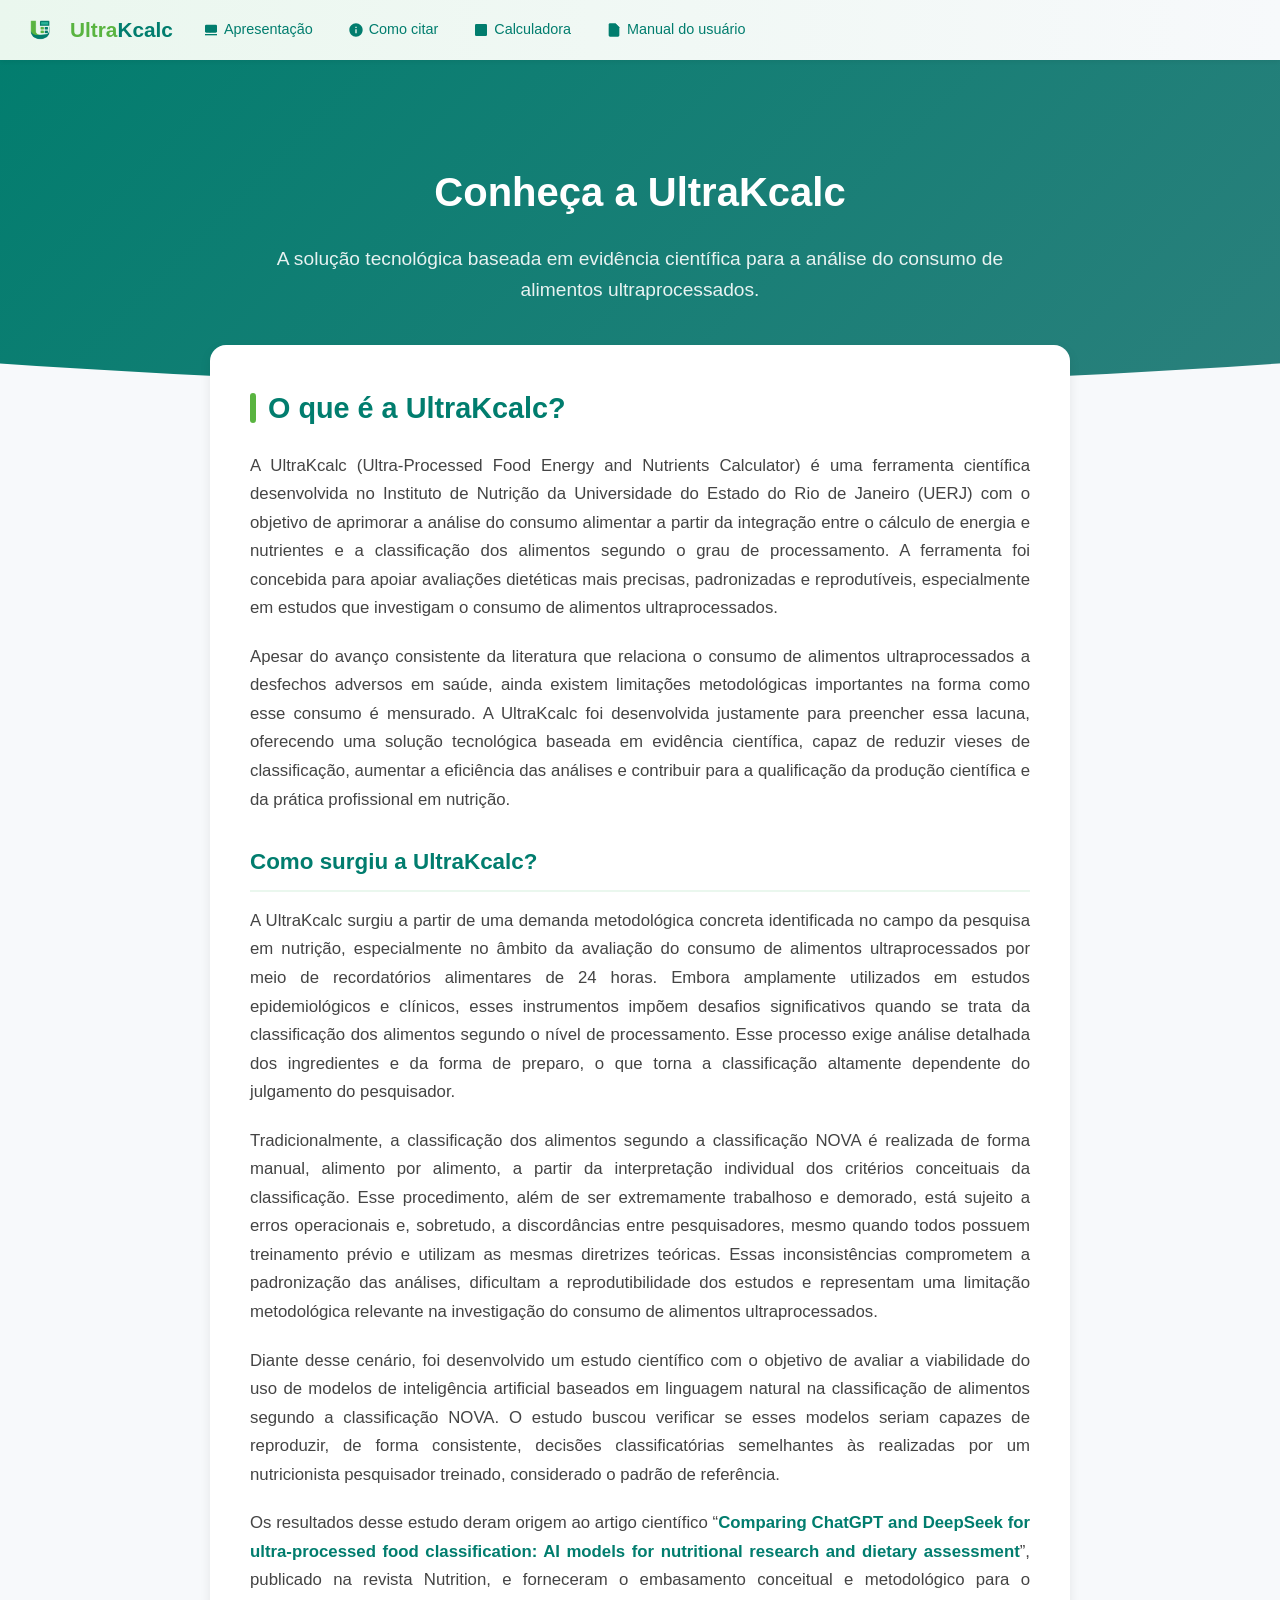
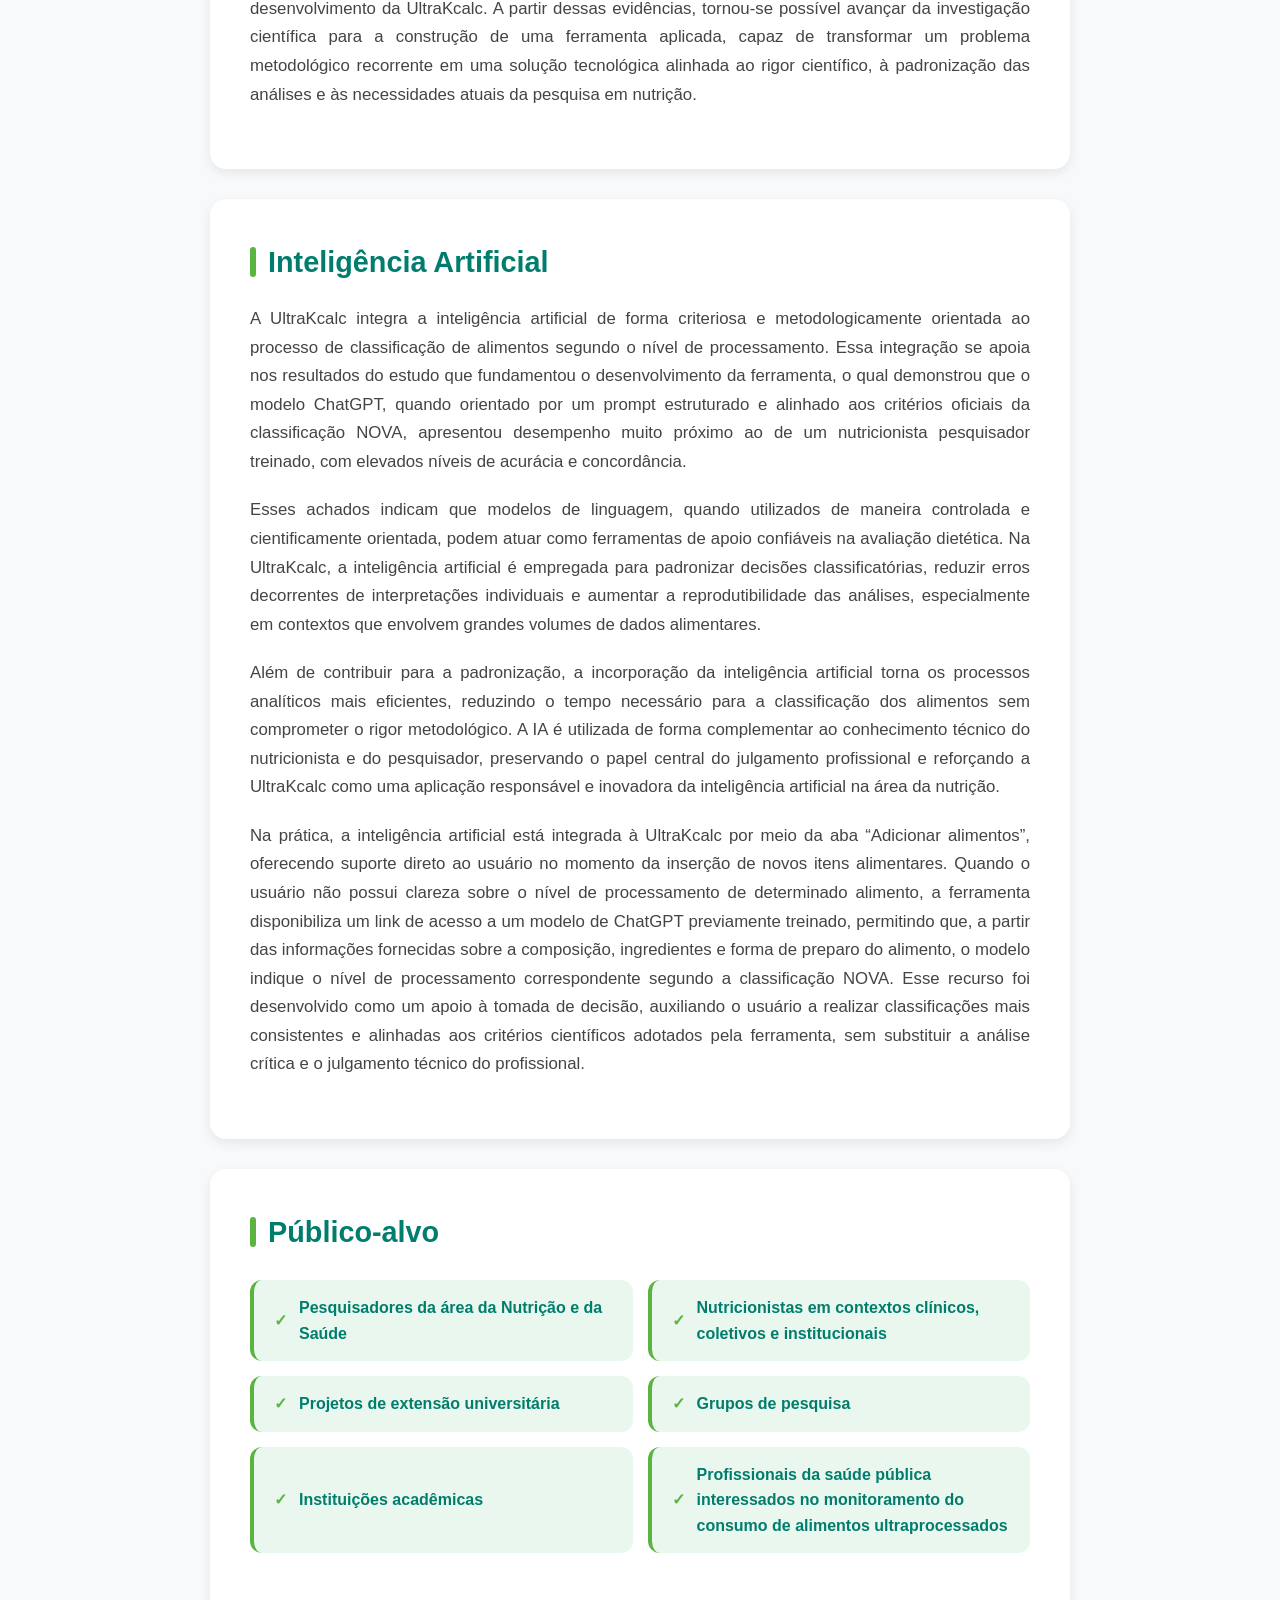
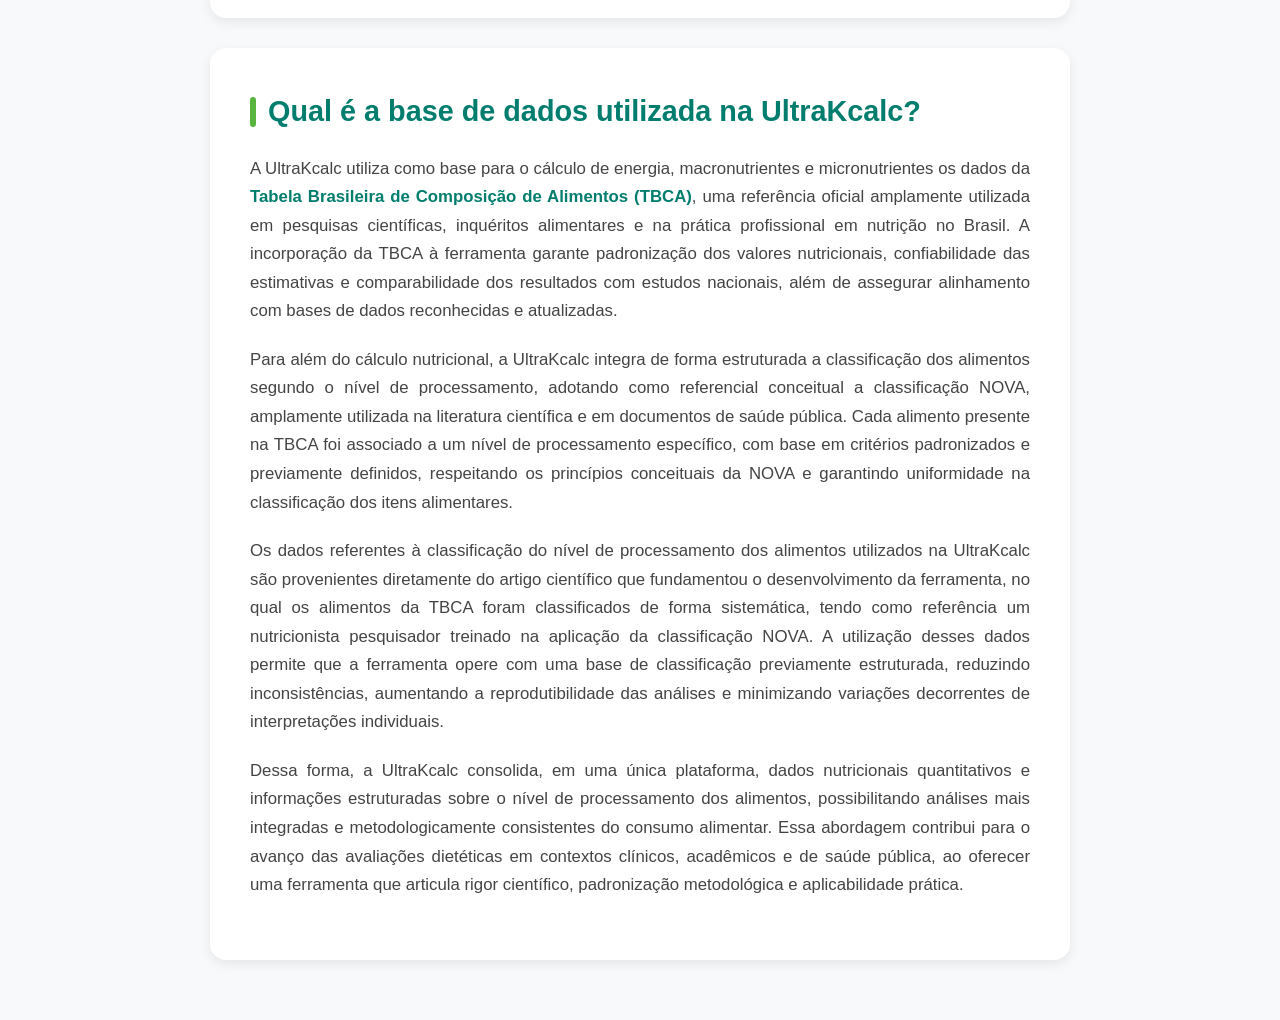
==== apresentacao.html @ 6a351f93 "Add files via upload" ====
<!DOCTYPE html>
<html lang="pt-BR">
<head>
  <meta charset="UTF-8">
  <meta name="viewport" content="width=device-width, initial-scale=1.0">
  <title>Apresentação – UltraKcalc</title>
  <link rel="icon" type="image/png" href="69df2eb4-bfdc-4633-b414-444ce7a7c3c5.png" sizes="512x512">
  <style>
    :root {
      --primary-color: #017d6e;
      --primary-light: #EAF7EE;
      --secondary-color: #59b440;
      --text-color: #333;
      --bg-color: #F7F9FB;
      --white: #ffffff;
      --shadow: 0 4px 12px rgba(0, 0, 0, 0.08);
      --transition: all 0.3s ease;
    }

    * {
      margin: 0;
      padding: 0;
      box-sizing: border-box;
    }

    body {
      font-family: 'Segoe UI', Roboto, Helvetica, Arial, sans-serif;
      background-color: var(--bg-color);
      color: var(--text-color);
      line-height: 1.6;
    }

    html {
      scroll-behavior: smooth;
    }

    /* Top navigation bar (Original Style) */
    .topbar {
      position: fixed;
      top: 0;
      left: 0;
      width: 100%;
      background: linear-gradient(90deg, var(--primary-light) 0%, var(--bg-color) 100%);
      color: var(--primary-color);
      padding: 10px 20px;
      display: flex;
      align-items: center;
      justify-content: flex-start;
      z-index: 999;
      box-shadow: 0 2px 4px rgba(0,0,0,0.05);
    }

    .logo-link {
      display: flex;
      align-items: center;
      text-decoration: none;
      color: inherit;
    }

    .logo-link img {
      width: 40px;
      height: 40px;
      margin-right: 10px;
    }

    .logo-link span {
      font-size: 1.3rem;
      font-weight: bold;
    }

    .top-nav {
      display: flex;
      gap: 15px;
      margin-left: 20px;
      flex-wrap: wrap;
    }

    .top-nav a {
      display: flex;
      align-items: center;
      color: var(--primary-color);
      text-decoration: none;
      font-size: 0.9rem;
      padding: 6px 10px;
      border-radius: 0.35rem;
      transition: background-color 0.2s ease, color 0.2s ease;
    }

    .top-nav a svg {
      width: 16px;
      height: 16px;
      margin-right: 5px;
      fill: currentColor;
    }

    .top-nav a:hover {
      background-color: var(--secondary-color);
      color: var(--white);
    }

    /* Hero Section (Banner de Impacto) */
    .hero {
      background: linear-gradient(135deg, var(--primary-color) 0%, #2A807C 100%);
      color: var(--white);
      padding: 160px 20px 80px;
      text-align: center;
      clip-path: ellipse(150% 100% at 50% 0%);
    }

    .hero h1 {
      font-size: 2.5rem;
      margin-bottom: 20px;
      font-weight: 800;
      animation: fadeInUp 0.8s ease-out;
    }

    .hero p {
      font-size: 1.2rem;
      max-width: 800px;
      margin: 0 auto;
      opacity: 0.9;
      animation: fadeInUp 1s ease-out;
    }

    /* Content Sections */
    .container {
      max-width: 900px;
      margin: -40px auto 60px;
      padding: 0 20px;
      position: relative;
      z-index: 10;
    }

    .card {
      background: var(--white);
      padding: 40px;
      border-radius: 16px;
      box-shadow: var(--shadow);
      margin-bottom: 30px;
      animation: fadeInUp 1.2s ease-out;
    }

    .card h2 {
      color: var(--primary-color);
      font-size: 1.8rem;
      margin-bottom: 20px;
      display: flex;
      align-items: center;
      gap: 12px;
    }

    .card h2::before {
      content: '';
      display: inline-block;
      width: 6px;
      height: 30px;
      background: var(--secondary-color);
      border-radius: 3px;
    }

    .card h3 {
      color: var(--primary-color);
      font-size: 1.4rem;
      margin: 30px 0 15px;
      padding-bottom: 10px;
      border-bottom: 2px solid var(--primary-light);
    }

    .card p {
      margin-bottom: 20px;
      text-align: justify;
      color: #444;
      font-size: 1.05rem;
      line-height: 1.7;
    }

    /* Público-alvo Modernizado */
    .target-audience-list {
      list-style: none;
      display: grid;
      grid-template-columns: repeat(auto-fit, minmax(280px, 1fr));
      gap: 15px;
      margin: 25px 0;
      padding: 0;
    }

    .target-audience-list li {
      background: var(--primary-light);
      padding: 15px 20px;
      border-radius: 12px;
      color: var(--primary-color);
      font-weight: 600;
      display: flex;
      align-items: center;
      gap: 12px;
      transition: var(--transition);
      border-left: 4px solid var(--secondary-color);
    }

    .target-audience-list li::before {
      content: '✓';
      font-weight: 900;
      color: var(--secondary-color);
    }

    .target-audience-list li:hover {
      transform: scale(1.03);
      background-color: #dcf2e3;
      box-shadow: 0 4px 10px rgba(0,0,0,0.05);
    }

    .card a {
      color: var(--primary-color);
      text-decoration: none;
      font-weight: 600;
      transition: var(--transition);
      border-bottom: 1px solid transparent;
    }

    .card a:hover {
      color: var(--secondary-color);
      border-bottom-color: var(--secondary-color);
    }

    /* Footer Navigation (Mobile friendly) */
    .mobile-nav {
      display: none;
      position: fixed;
      bottom: 0;
      left: 0;
      width: 100%;
      background: var(--white);
      box-shadow: 0 -2px 10px rgba(0,0,0,0.1);
      padding: 10px 0;
      justify-content: space-around;
      z-index: 1000;
    }

    .mobile-nav a {
      display: flex;
      flex-direction: column;
      align-items: center;
      text-decoration: none;
      color: #666;
      font-size: 0.7rem;
      gap: 4px;
    }

    .mobile-nav a.active {
      color: var(--primary-color);
    }

    .mobile-nav svg {
      width: 20px;
      height: 20px;
      fill: currentColor;
    }

    /* Animations */
    @keyframes fadeInUp {
      from {
        opacity: 0;
        transform: translateY(30px);
      }
      to {
        opacity: 1;
        transform: translateY(0);
      }
    }

    /* Responsive */
    @media (max-width: 768px) {
      .top-nav {
        display: none;
      }
      .mobile-nav {
        display: flex;
      }
      .hero {
        padding: 120px 20px 60px;
      }
      .hero h1 {
        font-size: 1.8rem;
      }
      .card {
        padding: 25px;
      }
      .card h2 {
        font-size: 1.5rem;
      }
      .container {
        margin-top: -30px;
        margin-bottom: 80px;
      }
      .target-audience-list {
        grid-template-columns: 1fr;
      }
    }
  </style>
</head>
<body>
  <!-- Top header (Original Restored) -->
  <header class="topbar">
    <a href="index.html" class="logo-link">
      <img src="new_logo.png" alt="UltraKcalc logo">
      <span><span style="color:#59b440;">Ultra</span><span style="color:#017d6e;">Kcalc</span></span>
    </a>
    <nav class="top-nav">
      <a href="apresentacao.html">
        <svg viewBox="0 0 24 24" aria-hidden="true">
          <rect x="3" y="4" width="18" height="12" rx="2" ry="2"></rect>
          <polygon points="10,8 16,12 10,16"></polygon>
          <rect x="3" y="18" width="18" height="2"></rect>
        </svg>
        Apresentação
      </a>
      <a href="citacao.html">
        <svg viewBox="0 0 24 24" aria-hidden="true">
          <path d="M12 2C6.48 2 2 6.48 2 12s4.48 10 10 10 10-4.48 10-10S17.52 2 12 2zm1 15h-2v-6h2v6zm0-8h-2V7h2v2z"></path>
        </svg>
        Como citar
      </a>
      <a href="calculadora.html">
        <svg viewBox="0 0 24 24" aria-hidden="true">
          <rect x="3" y="3" width="18" height="18" rx="2" ry="2"></rect>
          <rect x="6" y="6" width="3" height="3"></rect>
          <rect x="11" y="6" width="3" height="3"></rect>
          <rect x="16" y="6" width="3" height="3"></rect>
          <rect x="6" y="11" width="3" height="3"></rect>
          <rect x="11" y="11" width="3" height="3"></rect>
          <rect x="16" y="11" width="3" height="3"></rect>
          <rect x="6" y="16" width="3" height="3"></rect>
          <rect x="11" y="16" width="3" height="3"></rect>
          <rect x="16" y="16" width="3" height="3"></rect>
        </svg>
        Calculadora
      </a>
      <a href="https://drive.google.com/drive/folders/1x-SkAtpkdreA1mDAmxJscQdTvQw6Vept" target="_blank" rel="noopener noreferrer">
        <svg viewBox="0 0 24 24" aria-hidden="true">
          <path d="M14 2H6c-1.1 0-2 .9-2 2v16c0 1.1 .9 2 2 2h12c1.1 0 2-.9 2-2V8l-6-6z"></path>
          <polygon points="14,2 14,8 20,8"></polygon>
        </svg>
        Manual do usuário
      </a>
    </nav>
  </header>

  <!-- Hero Section (Banner de Impacto) -->
  <section class="hero">
    <h1>Conheça a UltraKcalc</h1>
    <p>A solução tecnológica baseada em evidência científica para a análise do consumo de alimentos ultraprocessados.</p>
  </section>

  <!-- Main Content (Original Text) -->
  <main class="container">
    <div class="card">
      <h2>O que é a UltraKcalc?</h2>
      <p>A UltraKcalc (Ultra‑Processed Food Energy and Nutrients Calculator) é uma ferramenta científica desenvolvida no Instituto de Nutrição da Universidade do Estado do Rio de Janeiro (UERJ) com o objetivo de aprimorar a análise do consumo alimentar a partir da integração entre o cálculo de energia e nutrientes e a classificação dos alimentos segundo o grau de processamento. A ferramenta foi concebida para apoiar avaliações dietéticas mais precisas, padronizadas e reprodutíveis, especialmente em estudos que investigam o consumo de alimentos ultraprocessados.</p>
      <p>Apesar do avanço consistente da literatura que relaciona o consumo de alimentos ultraprocessados a desfechos adversos em saúde, ainda existem limitações metodológicas importantes na forma como esse consumo é mensurado. A UltraKcalc foi desenvolvida justamente para preencher essa lacuna, oferecendo uma solução tecnológica baseada em evidência científica, capaz de reduzir vieses de classificação, aumentar a eficiência das análises e contribuir para a qualificação da produção científica e da prática profissional em nutrição.</p>
      
      <h3>Como surgiu a UltraKcalc?</h3>
      <p>A UltraKcalc surgiu a partir de uma demanda metodológica concreta identificada no campo da pesquisa em nutrição, especialmente no âmbito da avaliação do consumo de alimentos ultraprocessados por meio de recordatórios alimentares de 24 horas. Embora amplamente utilizados em estudos epidemiológicos e clínicos, esses instrumentos impõem desafios significativos quando se trata da classificação dos alimentos segundo o nível de processamento. Esse processo exige análise detalhada dos ingredientes e da forma de preparo, o que torna a classificação altamente dependente do julgamento do pesquisador.</p>
      <p>Tradicionalmente, a classificação dos alimentos segundo a classificação NOVA é realizada de forma manual, alimento por alimento, a partir da interpretação individual dos critérios conceituais da classificação. Esse procedimento, além de ser extremamente trabalhoso e demorado, está sujeito a erros operacionais e, sobretudo, a discordâncias entre pesquisadores, mesmo quando todos possuem treinamento prévio e utilizam as mesmas diretrizes teóricas. Essas inconsistências comprometem a padronização das análises, dificultam a reprodutibilidade dos estudos e representam uma limitação metodológica relevante na investigação do consumo de alimentos ultraprocessados.</p>
      <p>Diante desse cenário, foi desenvolvido um estudo científico com o objetivo de avaliar a viabilidade do uso de modelos de inteligência artificial baseados em linguagem natural na classificação de alimentos segundo a classificação NOVA. O estudo buscou verificar se esses modelos seriam capazes de reproduzir, de forma consistente, decisões classificatórias semelhantes às realizadas por um nutricionista pesquisador treinado, considerado o padrão de referência.</p>
      <p>Os resultados desse estudo deram origem ao artigo científico “<a href="https://www.sciencedirect.com/science/article/abs/pii/S0899900725003831?via%3Dihub" target="_blank" rel="noopener noreferrer">Comparing ChatGPT and DeepSeek for ultra-processed food classification: AI models for nutritional research and dietary assessment</a>”, publicado na revista Nutrition, e forneceram o embasamento conceitual e metodológico para o desenvolvimento da UltraKcalc. A partir dessas evidências, tornou‑se possível avançar da investigação científica para a construção de uma ferramenta aplicada, capaz de transformar um problema metodológico recorrente em uma solução tecnológica alinhada ao rigor científico, à padronização das análises e às necessidades atuais da pesquisa em nutrição.</p>
    </div>

    <div class="card">
      <h2>Inteligência Artificial</h2>
      <p>A UltraKcalc integra a inteligência artificial de forma criteriosa e metodologicamente orientada ao processo de classificação de alimentos segundo o nível de processamento. Essa integração se apoia nos resultados do estudo que fundamentou o desenvolvimento da ferramenta, o qual demonstrou que o modelo ChatGPT, quando orientado por um prompt estruturado e alinhado aos critérios oficiais da classificação NOVA, apresentou desempenho muito próximo ao de um nutricionista pesquisador treinado, com elevados níveis de acurácia e concordância.</p>
      <p>Esses achados indicam que modelos de linguagem, quando utilizados de maneira controlada e cientificamente orientada, podem atuar como ferramentas de apoio confiáveis na avaliação dietética. Na UltraKcalc, a inteligência artificial é empregada para padronizar decisões classificatórias, reduzir erros decorrentes de interpretações individuais e aumentar a reprodutibilidade das análises, especialmente em contextos que envolvem grandes volumes de dados alimentares.</p>
      <p>Além de contribuir para a padronização, a incorporação da inteligência artificial torna os processos analíticos mais eficientes, reduzindo o tempo necessário para a classificação dos alimentos sem comprometer o rigor metodológico. A IA é utilizada de forma complementar ao conhecimento técnico do nutricionista e do pesquisador, preservando o papel central do julgamento profissional e reforçando a UltraKcalc como uma aplicação responsável e inovadora da inteligência artificial na área da nutrição.</p>
      <p>Na prática, a inteligência artificial está integrada à UltraKcalc por meio da aba “Adicionar alimentos”, oferecendo suporte direto ao usuário no momento da inserção de novos itens alimentares. Quando o usuário não possui clareza sobre o nível de processamento de determinado alimento, a ferramenta disponibiliza um link de acesso a um modelo de ChatGPT previamente treinado, permitindo que, a partir das informações fornecidas sobre a composição, ingredientes e forma de preparo do alimento, o modelo indique o nível de processamento correspondente segundo a classificação NOVA. Esse recurso foi desenvolvido como um apoio à tomada de decisão, auxiliando o usuário a realizar classificações mais consistentes e alinhadas aos critérios científicos adotados pela ferramenta, sem substituir a análise crítica e o julgamento técnico do profissional.</p>
    </div>

    <div class="card">
      <h2>Público-alvo</h2>
      <ul class="target-audience-list">
        <li>Pesquisadores da área da Nutrição e da Saúde</li>
        <li>Nutricionistas em contextos clínicos, coletivos e institucionais</li>
        <li>Projetos de extensão universitária</li>
        <li>Grupos de pesquisa</li>
        <li>Instituições acadêmicas</li>
        <li>Profissionais da saúde pública interessados no monitoramento do consumo de alimentos ultraprocessados</li>
      </ul>
    </div>

    <div class="card">
      <h2>Qual é a base de dados utilizada na UltraKcalc?</h2>
      <p>A UltraKcalc utiliza como base para o cálculo de energia, macronutrientes e micronutrientes os dados da <a href="https://www.tbca.net.br/" target="_blank" rel="noopener noreferrer">Tabela Brasileira de Composição de Alimentos (TBCA)</a>, uma referência oficial amplamente utilizada em pesquisas científicas, inquéritos alimentares e na prática profissional em nutrição no Brasil. A incorporação da TBCA à ferramenta garante padronização dos valores nutricionais, confiabilidade das estimativas e comparabilidade dos resultados com estudos nacionais, além de assegurar alinhamento com bases de dados reconhecidas e atualizadas.</p>
      <p>Para além do cálculo nutricional, a UltraKcalc integra de forma estruturada a classificação dos alimentos segundo o nível de processamento, adotando como referencial conceitual a classificação NOVA, amplamente utilizada na literatura científica e em documentos de saúde pública. Cada alimento presente na TBCA foi associado a um nível de processamento específico, com base em critérios padronizados e previamente definidos, respeitando os princípios conceituais da NOVA e garantindo uniformidade na classificação dos itens alimentares.</p>
      <p>Os dados referentes à classificação do nível de processamento dos alimentos utilizados na UltraKcalc são provenientes diretamente do artigo científico que fundamentou o desenvolvimento da ferramenta, no qual os alimentos da TBCA foram classificados de forma sistemática, tendo como referência um nutricionista pesquisador treinado na aplicação da classificação NOVA. A utilização desses dados permite que a ferramenta opere com uma base de classificação previamente estruturada, reduzindo inconsistências, aumentando a reprodutibilidade das análises e minimizando variações decorrentes de interpretações individuais.</p>
      <p>Dessa forma, a UltraKcalc consolida, em uma única plataforma, dados nutricionais quantitativos e informações estruturadas sobre o nível de processamento dos alimentos, possibilitando análises mais integradas e metodologicamente consistentes do consumo alimentar. Essa abordagem contribui para o avanço das avaliações dietéticas em contextos clínicos, acadêmicos e de saúde pública, ao oferecer uma ferramenta que articula rigor científico, padronização metodológica e aplicabilidade prática.</p>
    </div>
  </main>

  <!-- Mobile Bottom Nav -->
  <nav class="mobile-nav">
    <a href="index.html">
      <svg viewBox="0 0 24 24"><path d="M10 20v-6h4v6h5v-8h3L12 3 2 12h3v8z"></path></svg>
      Início
    </a>
    <a href="apresentacao.html" class="active">
      <svg viewBox="0 0 24 24"><rect x="3" y="4" width="18" height="12" rx="2" ry="2"></rect><polygon points="10,8 16,12 10,16"></polygon><rect x="3" y="18" width="18" height="2"></rect></svg>
      Sobre
    </a>
    <a href="calculadora.html">
      <svg viewBox="0 0 24 24"><rect x="3" y="3" width="18" height="18" rx="2" ry="2"></rect><path d="M6 6h3v3H6zm5 0h3v3h-3zm5 0h3v3h-3zM6 11h3v3H6zm5 0h3v3h-3zm5 0h3v3h-3zM6 16h3v3H6zm5 0h3v3h-3zm5 0h3v3h-3z"/></svg>
      Calc
    </a>
    <a href="citacao.html">
      <svg viewBox="0 0 24 24"><path d="M12 2C6.48 2 2 6.48 2 12s4.48 10 10 10 10-4.48 10-10S17.52 2 12 2zm1 15h-2v-6h2v6zm0-8h-2V7h2v2z"></path></svg>
      Citar
    </a>
  </nav>
</body>
</html>
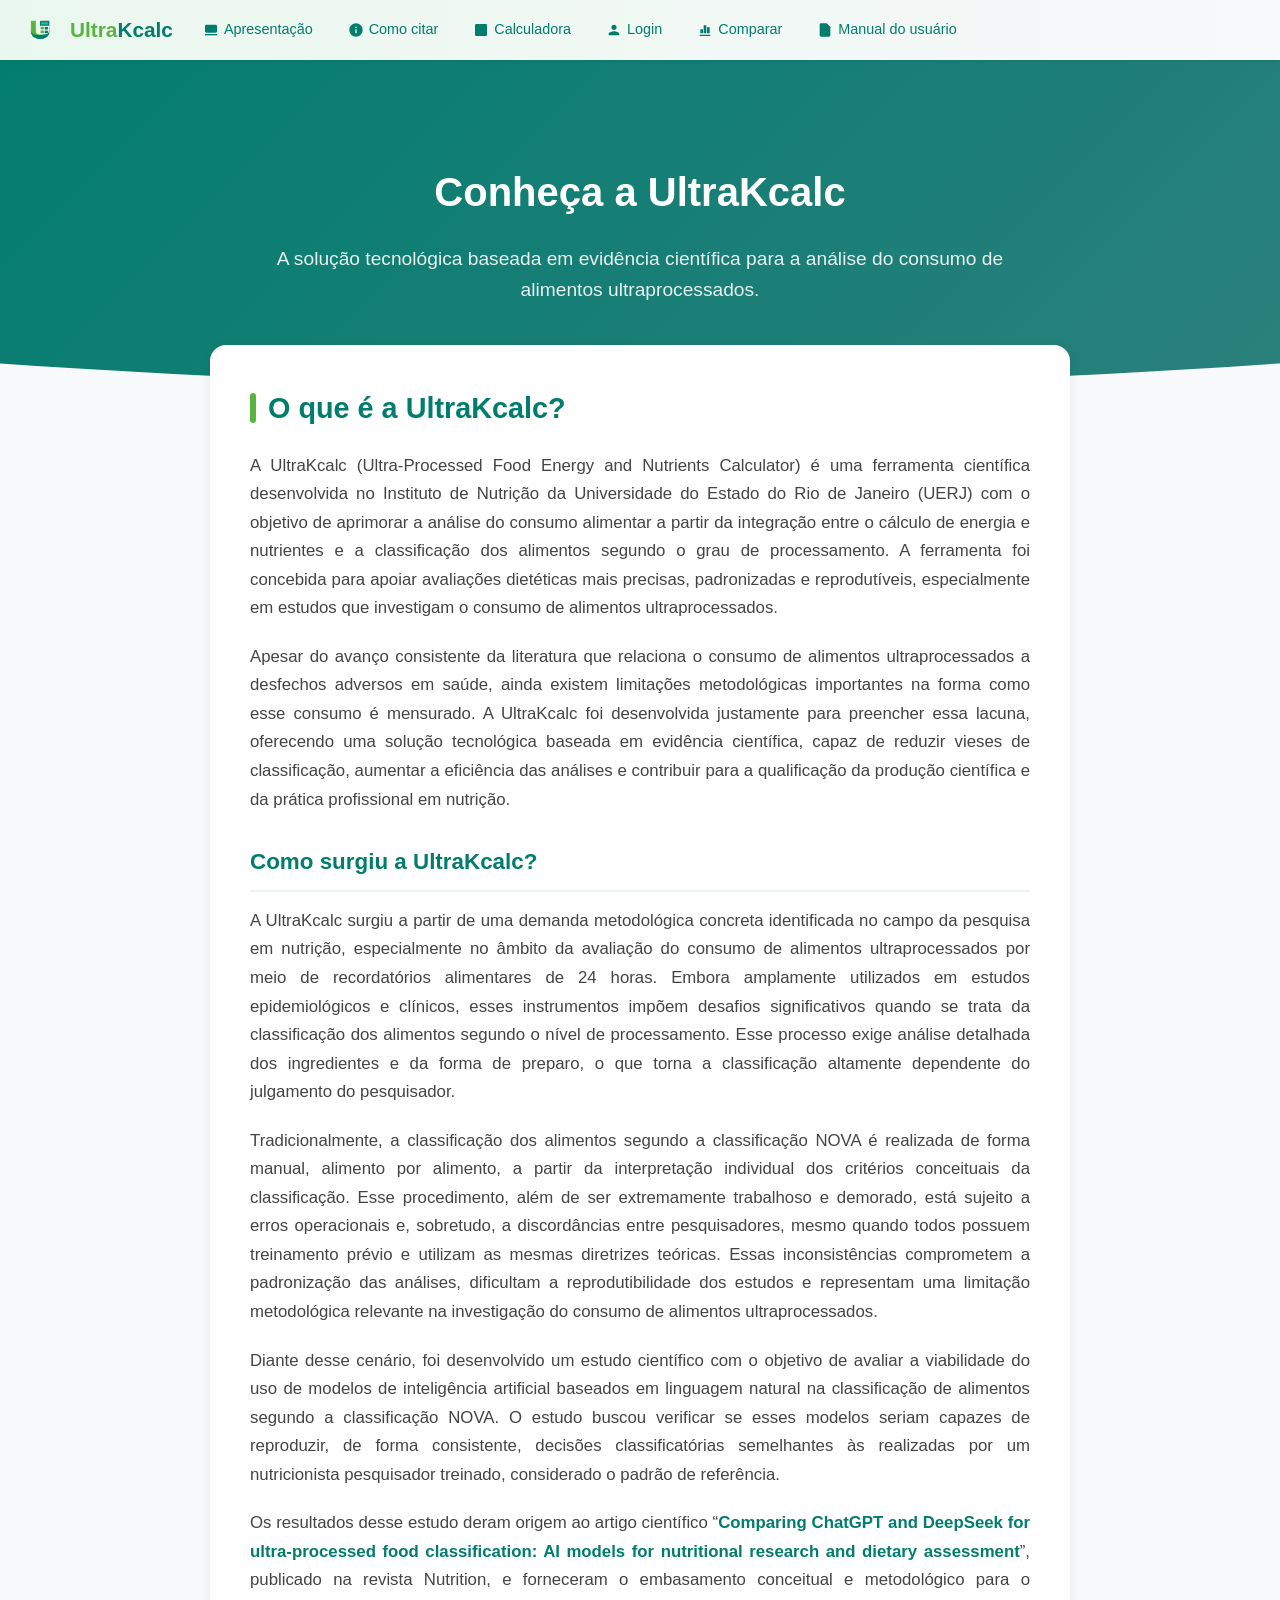
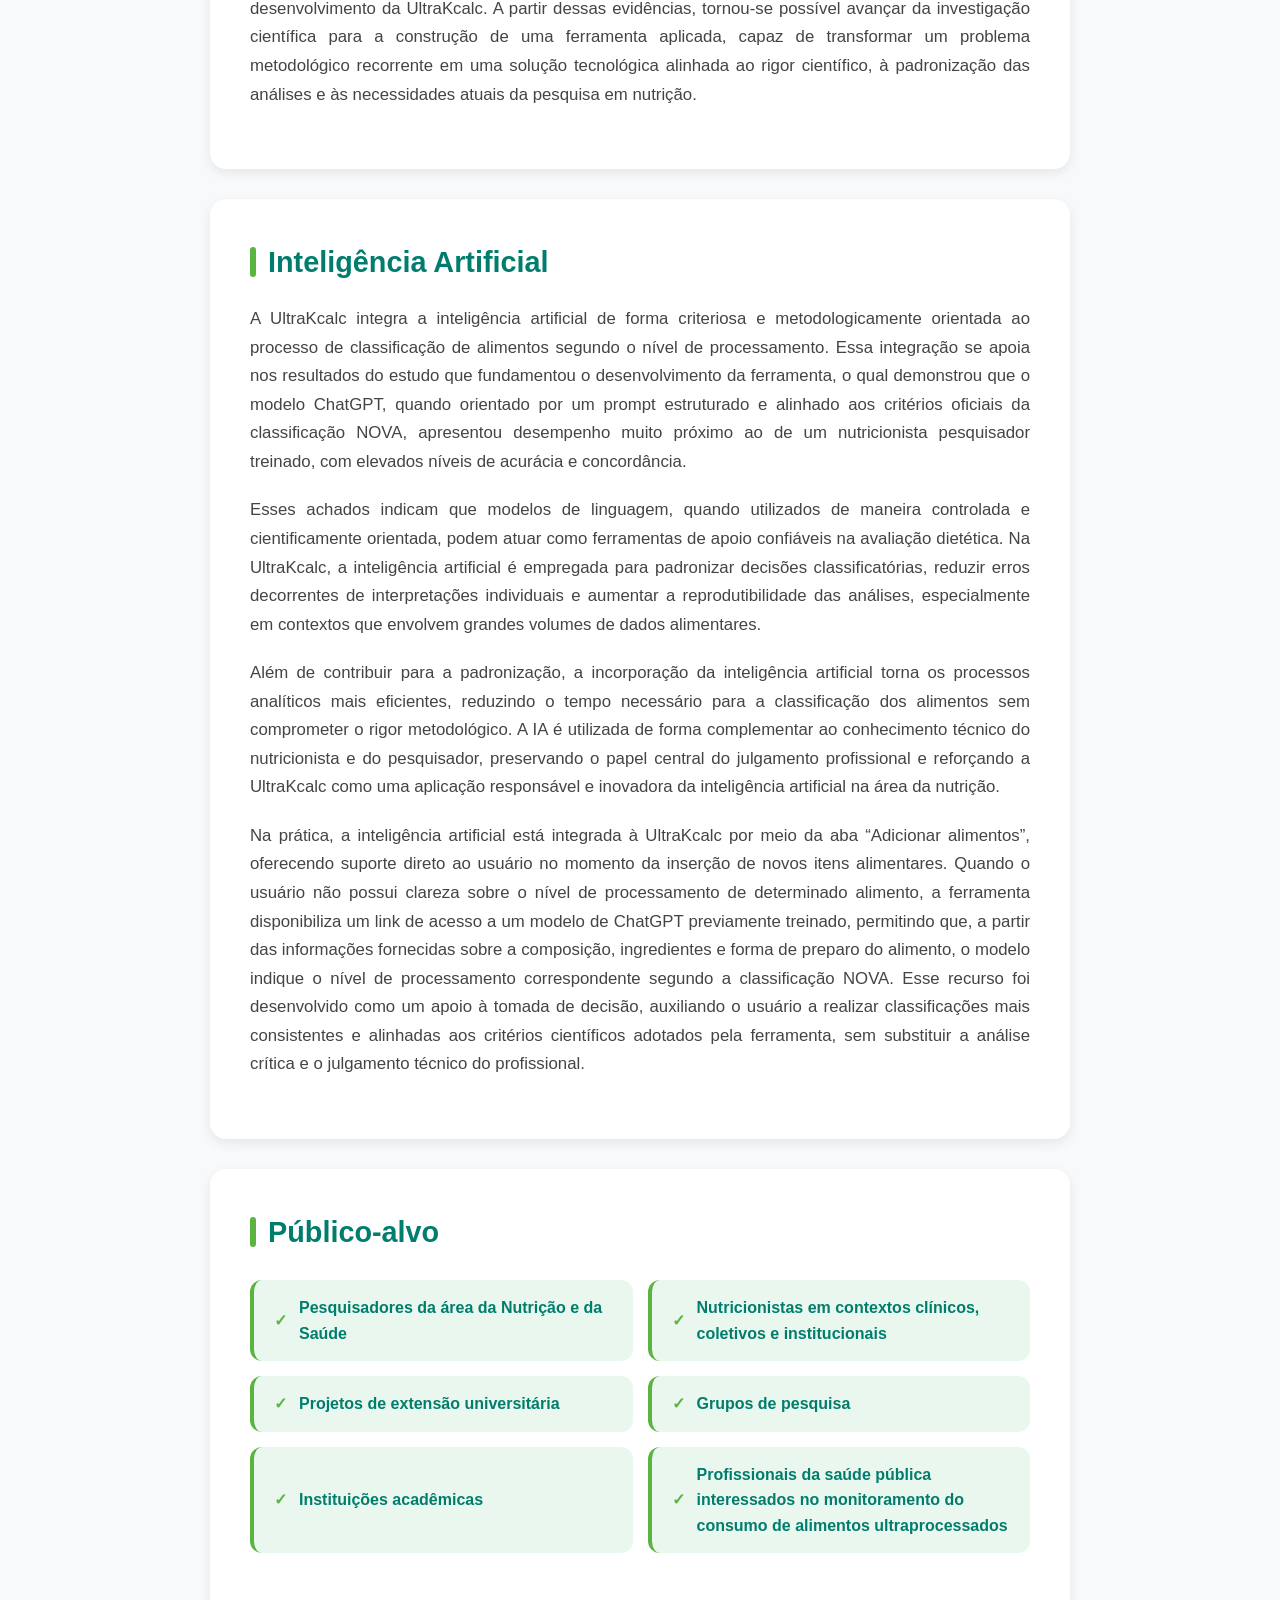
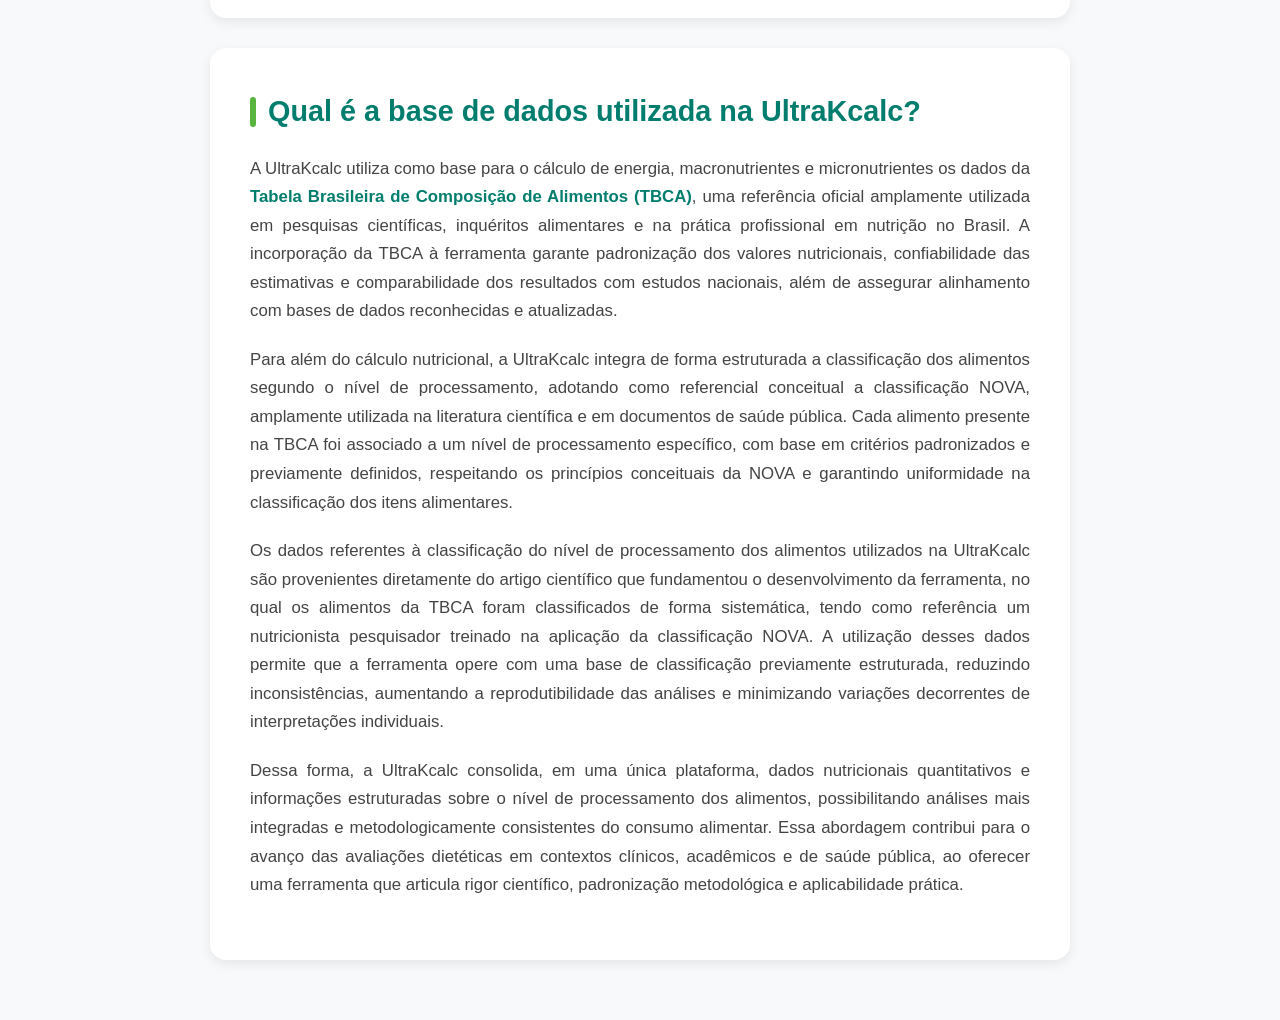
==== commit 6262481a: "Add files via upload" ====
--- a/apresentacao.html
+++ b/apresentacao.html
@@ -335,6 +335,18 @@
         </svg>
         Calculadora
       </a>
+      <a href="conta.html">
+        <svg viewBox="0 0 24 24" aria-hidden="true">
+          <path d="M12 12c2.21 0 4-1.79 4-4s-1.79-4-4-4-4 1.79-4 4 1.79 4 4 4zm0 2c-2.67 0-8 1.34-8 4v2h16v-2c0-2.66-5.33-4-8-4z"></path>
+        </svg>
+        Login
+      </a>
+      <a href="comparar.html">
+        <svg viewBox="0 0 24 24" aria-hidden="true">
+          <path d="M4 19h16v2H4v-2zm1-8h4v6H5v-6zm5-6h4v12h-4V5zm5 3h4v9h-4V8z"></path>
+        </svg>
+        Comparar
+      </a>
       <a href="https://drive.google.com/drive/folders/1x-SkAtpkdreA1mDAmxJscQdTvQw6Vept" target="_blank" rel="noopener noreferrer">
         <svg viewBox="0 0 24 24" aria-hidden="true">
           <path d="M14 2H6c-1.1 0-2 .9-2 2v16c0 1.1 .9 2 2 2h12c1.1 0 2-.9 2-2V8l-6-6z"></path>
@@ -412,6 +424,10 @@
       <svg viewBox="0 0 24 24"><path d="M12 2C6.48 2 2 6.48 2 12s4.48 10 10 10 10-4.48 10-10S17.52 2 12 2zm1 15h-2v-6h2v6zm0-8h-2V7h2v2z"></path></svg>
       Citar
     </a>
+    <a href="conta.html">
+      <svg viewBox="0 0 24 24"><path d="M12 12c2.21 0 4-1.79 4-4s-1.79-4-4-4-4 1.79-4 4 1.79 4 4 4zm0 2c-2.67 0-8 1.34-8 4v2h16v-2c0-2.66-5.33-4-8-4z"></path></svg>
+      Login
+    </a>
   </nav>
 </body>
 </html>
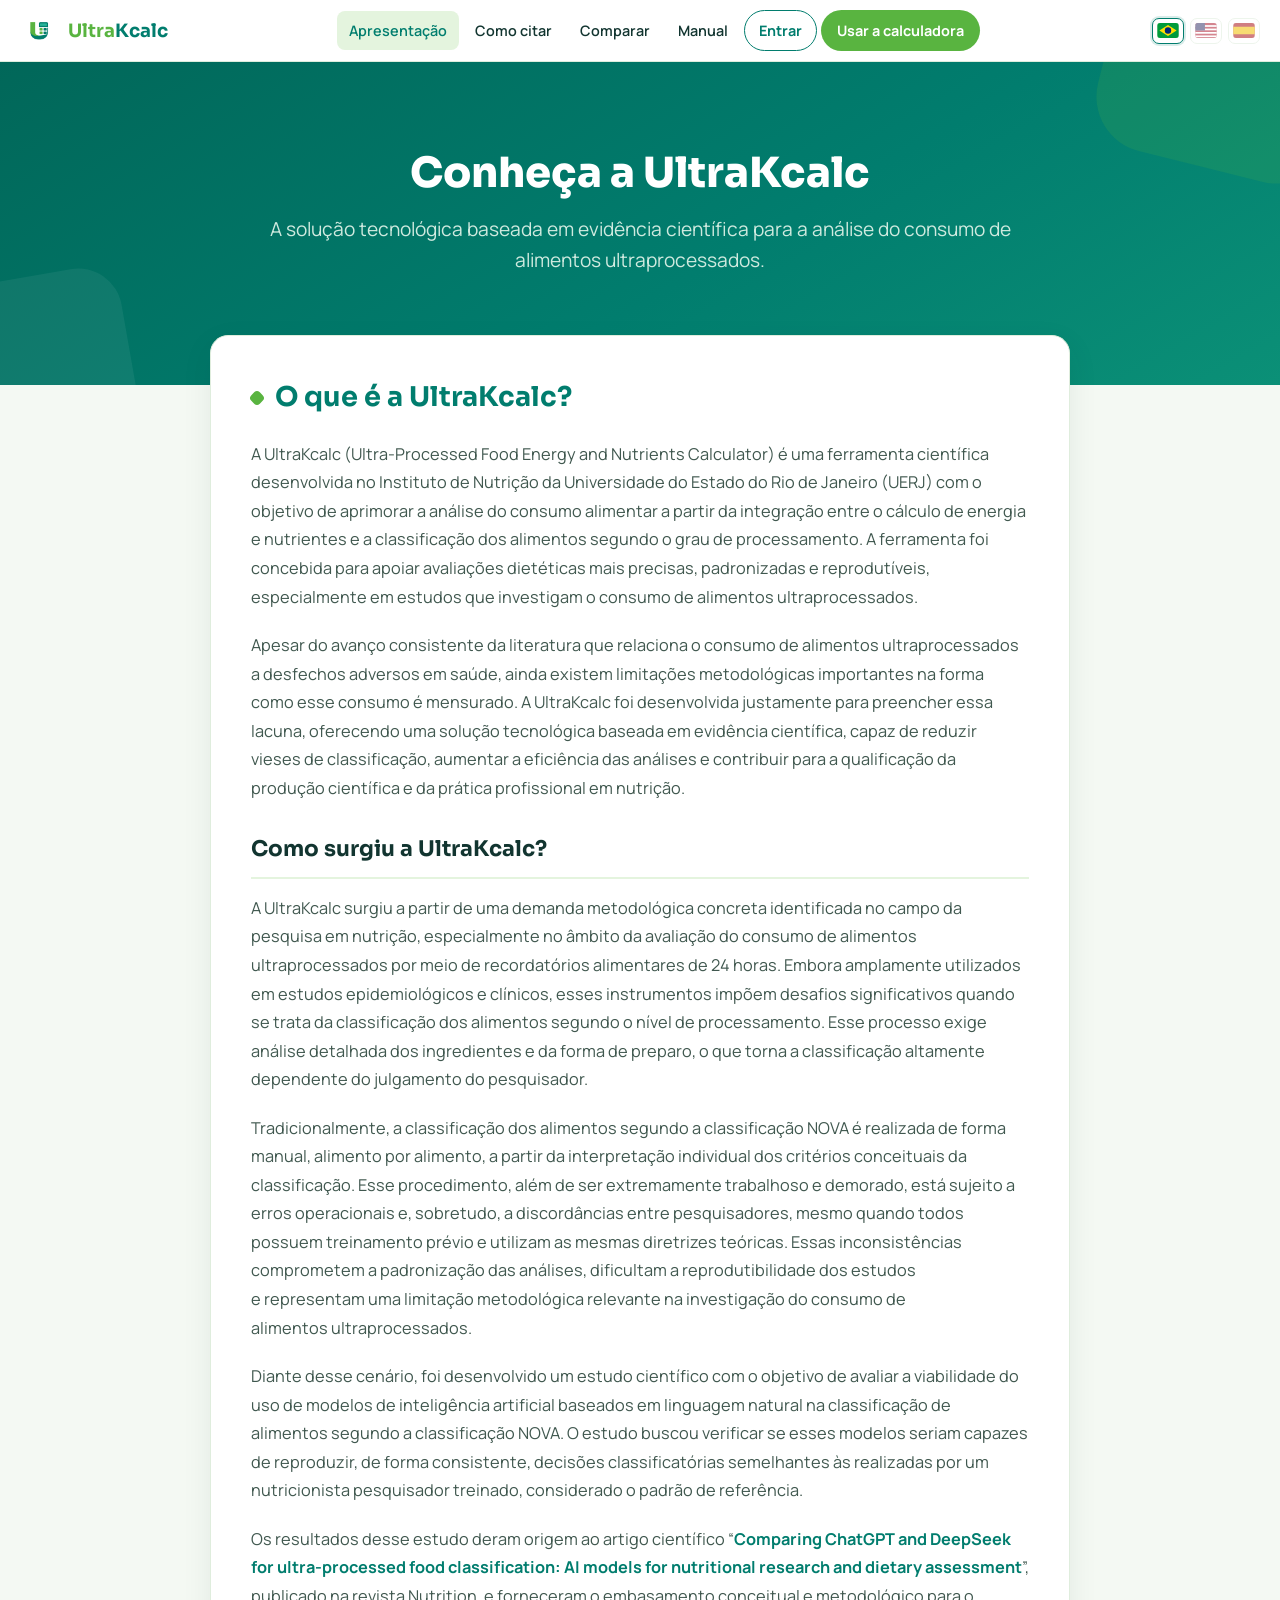
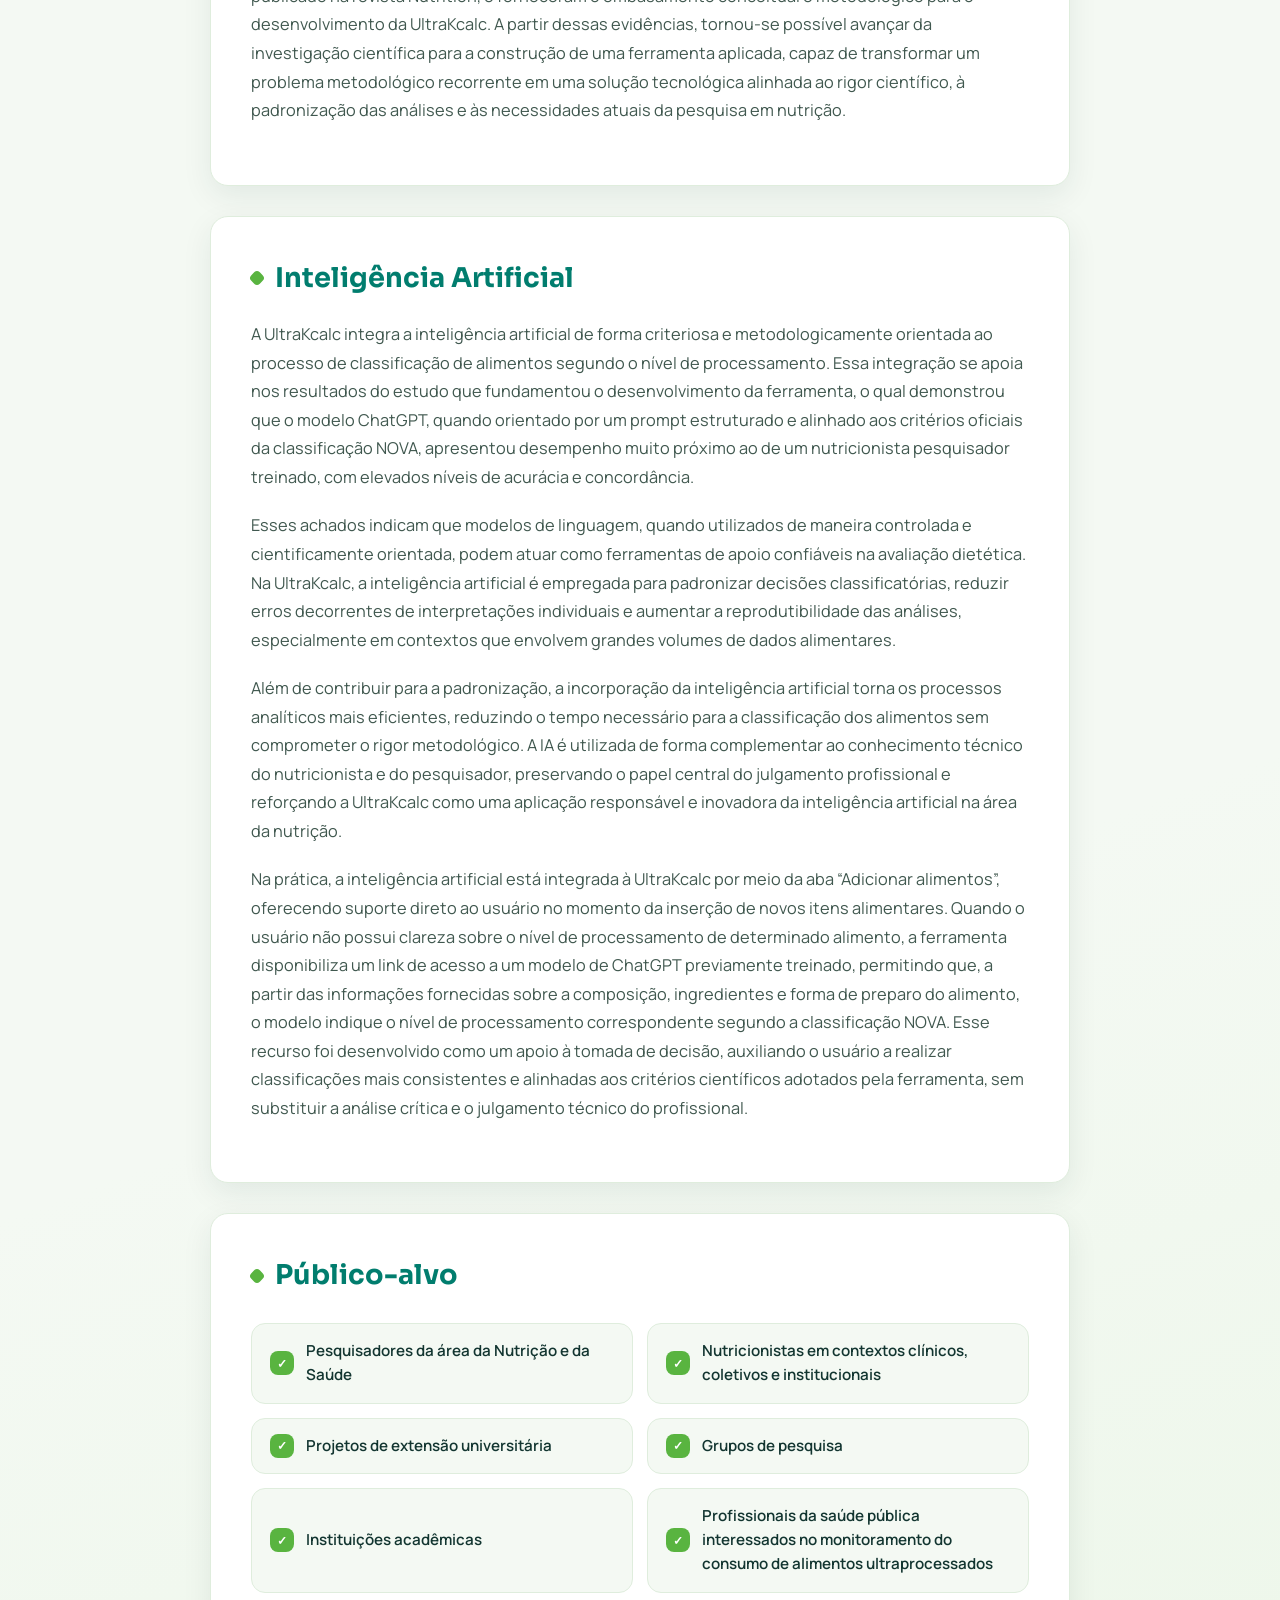
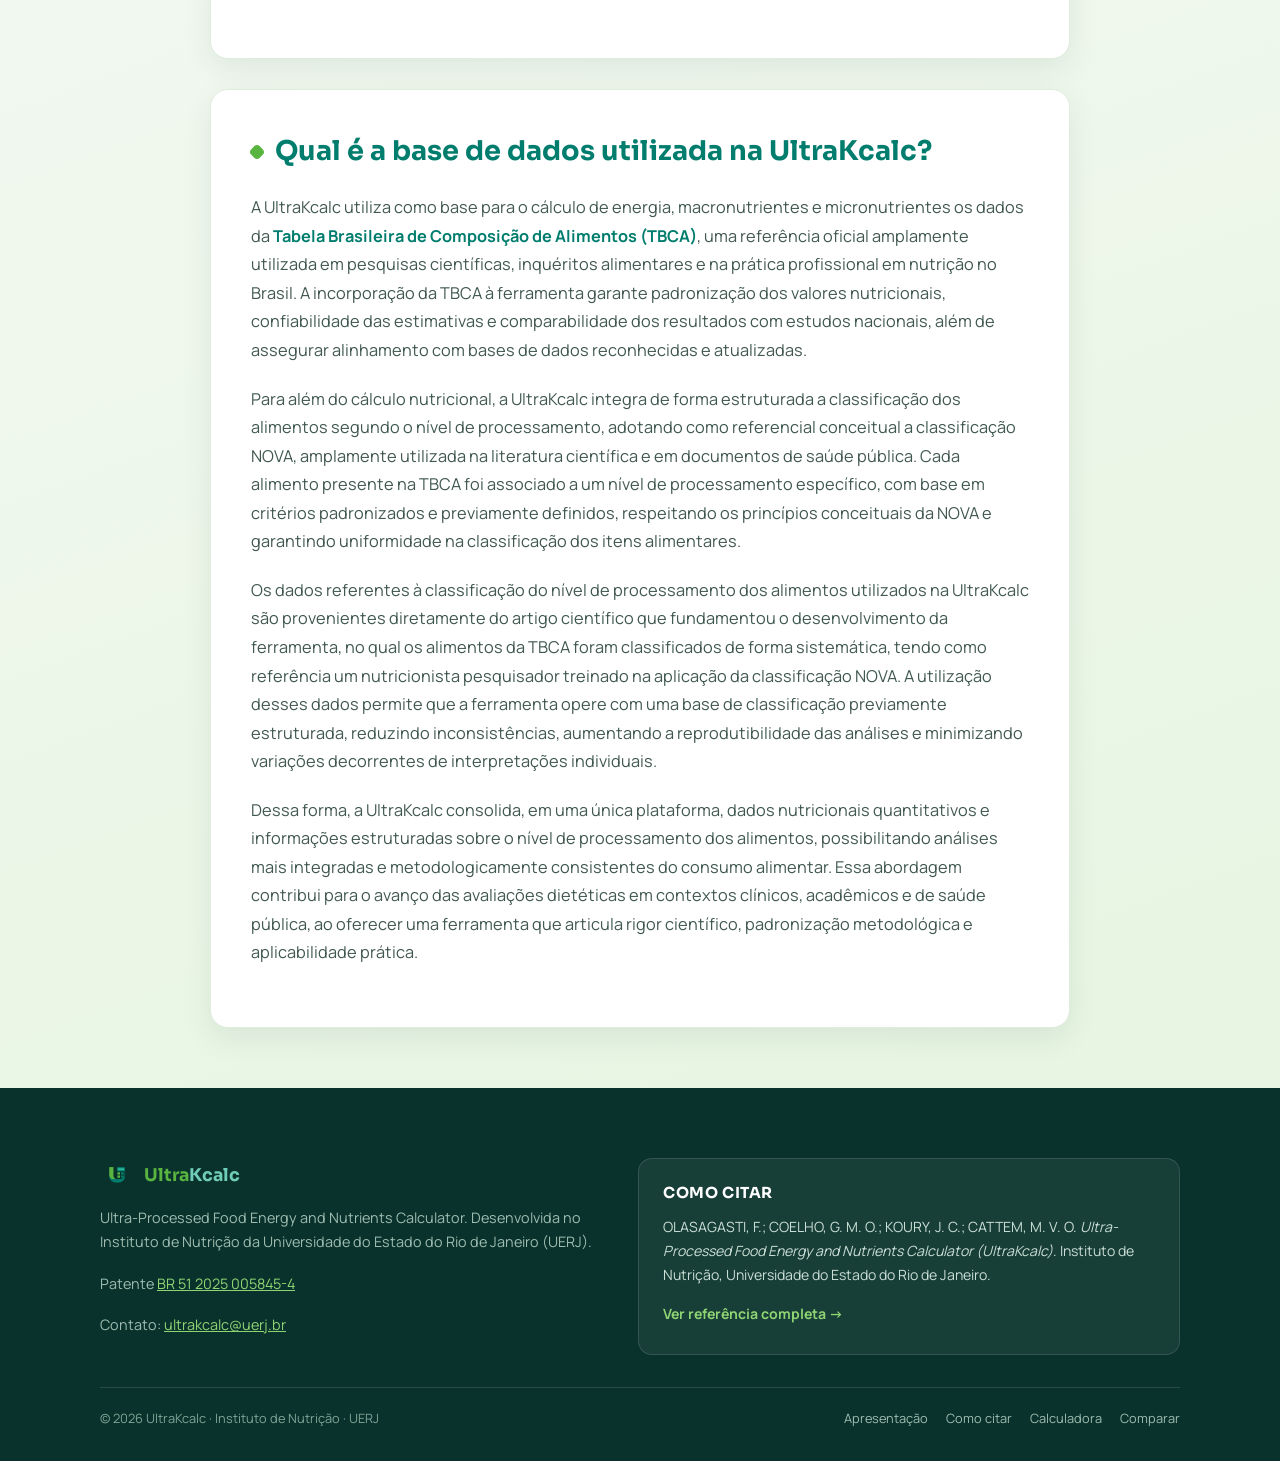
==== commit a429292e: "Add files via upload" ====
--- a/apresentacao.html
+++ b/apresentacao.html
@@ -5,357 +5,251 @@
   <meta name="viewport" content="width=device-width, initial-scale=1.0">
   <title>Apresentação – UltraKcalc</title>
   <link rel="icon" type="image/png" href="69df2eb4-bfdc-4633-b414-444ce7a7c3c5.png" sizes="512x512">
-  <style>
-    :root {
-      --primary-color: #017d6e;
-      --primary-light: #EAF7EE;
-      --secondary-color: #59b440;
-      --text-color: #333;
-      --bg-color: #F7F9FB;
-      --white: #ffffff;
-      --shadow: 0 4px 12px rgba(0, 0, 0, 0.08);
-      --transition: all 0.3s ease;
-    }
-
-    * {
-      margin: 0;
-      padding: 0;
-      box-sizing: border-box;
-    }
-
-    body {
-      font-family: 'Segoe UI', Roboto, Helvetica, Arial, sans-serif;
-      background-color: var(--bg-color);
-      color: var(--text-color);
-      line-height: 1.6;
-    }
-
-    html {
-      scroll-behavior: smooth;
-    }
-
-    /* Top navigation bar (Original Style) */
-    .topbar {
-      position: fixed;
-      top: 0;
-      left: 0;
-      width: 100%;
-      background: linear-gradient(90deg, var(--primary-light) 0%, var(--bg-color) 100%);
-      color: var(--primary-color);
-      padding: 10px 20px;
-      display: flex;
-      align-items: center;
-      justify-content: flex-start;
-      z-index: 999;
-      box-shadow: 0 2px 4px rgba(0,0,0,0.05);
-    }
-
-    .logo-link {
-      display: flex;
-      align-items: center;
-      text-decoration: none;
-      color: inherit;
-    }
-
-    .logo-link img {
-      width: 40px;
-      height: 40px;
-      margin-right: 10px;
-    }
-
-    .logo-link span {
-      font-size: 1.3rem;
-      font-weight: bold;
-    }
-
-    .top-nav {
-      display: flex;
-      gap: 15px;
-      margin-left: 20px;
-      flex-wrap: wrap;
-    }
-
-    .top-nav a {
-      display: flex;
-      align-items: center;
-      color: var(--primary-color);
-      text-decoration: none;
-      font-size: 0.9rem;
-      padding: 6px 10px;
-      border-radius: 0.35rem;
-      transition: background-color 0.2s ease, color 0.2s ease;
-    }
-
-    .top-nav a svg {
-      width: 16px;
-      height: 16px;
-      margin-right: 5px;
-      fill: currentColor;
-    }
-
-    .top-nav a:hover {
-      background-color: var(--secondary-color);
-      color: var(--white);
-    }
-
-    /* Hero Section (Banner de Impacto) */
-    .hero {
-      background: linear-gradient(135deg, var(--primary-color) 0%, #2A807C 100%);
-      color: var(--white);
-      padding: 160px 20px 80px;
-      text-align: center;
-      clip-path: ellipse(150% 100% at 50% 0%);
-    }
-
-    .hero h1 {
-      font-size: 2.5rem;
-      margin-bottom: 20px;
-      font-weight: 800;
-      animation: fadeInUp 0.8s ease-out;
-    }
-
-    .hero p {
-      font-size: 1.2rem;
-      max-width: 800px;
-      margin: 0 auto;
-      opacity: 0.9;
-      animation: fadeInUp 1s ease-out;
-    }
-
-    /* Content Sections */
-    .container {
-      max-width: 900px;
-      margin: -40px auto 60px;
-      padding: 0 20px;
-      position: relative;
-      z-index: 10;
-    }
-
-    .card {
-      background: var(--white);
-      padding: 40px;
-      border-radius: 16px;
-      box-shadow: var(--shadow);
-      margin-bottom: 30px;
-      animation: fadeInUp 1.2s ease-out;
-    }
-
-    .card h2 {
-      color: var(--primary-color);
-      font-size: 1.8rem;
-      margin-bottom: 20px;
-      display: flex;
-      align-items: center;
-      gap: 12px;
-    }
-
-    .card h2::before {
-      content: '';
-      display: inline-block;
-      width: 6px;
-      height: 30px;
-      background: var(--secondary-color);
-      border-radius: 3px;
-    }
-
-    .card h3 {
-      color: var(--primary-color);
-      font-size: 1.4rem;
-      margin: 30px 0 15px;
-      padding-bottom: 10px;
-      border-bottom: 2px solid var(--primary-light);
-    }
-
-    .card p {
-      margin-bottom: 20px;
-      text-align: justify;
-      color: #444;
-      font-size: 1.05rem;
-      line-height: 1.7;
-    }
-
-    /* Público-alvo Modernizado */
-    .target-audience-list {
-      list-style: none;
-      display: grid;
-      grid-template-columns: repeat(auto-fit, minmax(280px, 1fr));
-      gap: 15px;
-      margin: 25px 0;
-      padding: 0;
-    }
-
-    .target-audience-list li {
-      background: var(--primary-light);
-      padding: 15px 20px;
-      border-radius: 12px;
-      color: var(--primary-color);
-      font-weight: 600;
-      display: flex;
-      align-items: center;
-      gap: 12px;
-      transition: var(--transition);
-      border-left: 4px solid var(--secondary-color);
-    }
-
-    .target-audience-list li::before {
-      content: '✓';
-      font-weight: 900;
-      color: var(--secondary-color);
-    }
-
-    .target-audience-list li:hover {
-      transform: scale(1.03);
-      background-color: #dcf2e3;
-      box-shadow: 0 4px 10px rgba(0,0,0,0.05);
-    }
-
-    .card a {
-      color: var(--primary-color);
-      text-decoration: none;
-      font-weight: 600;
-      transition: var(--transition);
-      border-bottom: 1px solid transparent;
-    }
-
-    .card a:hover {
-      color: var(--secondary-color);
-      border-bottom-color: var(--secondary-color);
-    }
-
-    /* Footer Navigation (Mobile friendly) */
-    .mobile-nav {
-      display: none;
-      position: fixed;
-      bottom: 0;
-      left: 0;
-      width: 100%;
-      background: var(--white);
-      box-shadow: 0 -2px 10px rgba(0,0,0,0.1);
-      padding: 10px 0;
-      justify-content: space-around;
-      z-index: 1000;
-    }
-
-    .mobile-nav a {
-      display: flex;
-      flex-direction: column;
-      align-items: center;
-      text-decoration: none;
-      color: #666;
-      font-size: 0.7rem;
-      gap: 4px;
-    }
-
-    .mobile-nav a.active {
-      color: var(--primary-color);
-    }
-
-    .mobile-nav svg {
-      width: 20px;
-      height: 20px;
-      fill: currentColor;
-    }
-
-    /* Animations */
-    @keyframes fadeInUp {
-      from {
-        opacity: 0;
-        transform: translateY(30px);
-      }
-      to {
-        opacity: 1;
-        transform: translateY(0);
-      }
-    }
-
-    /* Responsive */
-    @media (max-width: 768px) {
-      .top-nav {
-        display: none;
-      }
-      .mobile-nav {
-        display: flex;
-      }
-      .hero {
-        padding: 120px 20px 60px;
-      }
-      .hero h1 {
-        font-size: 1.8rem;
-      }
-      .card {
-        padding: 25px;
-      }
-      .card h2 {
-        font-size: 1.5rem;
-      }
-      .container {
-        margin-top: -30px;
-        margin-bottom: 80px;
-      }
-      .target-audience-list {
-        grid-template-columns: 1fr;
-      }
-    }
-  </style>
+    <link rel="preconnect" href="https://fonts.googleapis.com">
+  <link rel="preconnect" href="https://fonts.gstatic.com" crossorigin>
+  <link href="https://fonts.googleapis.com/css2?family=Sora:wght@500;600;700;800&family=Manrope:wght@400;500;600;700&display=swap" rel="stylesheet">
+<style>
+:root {
+  --primary-color: #017d6e;
+  --primary-light: #E4F4DE;
+  --secondary-color: #59b440;
+  --text-color: #123530;
+  --muted: #5E7A6E;
+  --bg-color: #F4F9F3;
+  --line: #DFEDDD;
+  --white: #ffffff;
+  --shadow: 0 10px 30px rgba(18, 53, 48, 0.08);
+  --transition: all 0.3s ease;
+}
+
+* { margin: 0; padding: 0; box-sizing: border-box; }
+
+body {
+  font-family: 'Manrope', Arial, sans-serif;
+  background: linear-gradient(160deg, #F4F9F3 55%, #E4F4DE 100%);
+  color: var(--text-color);
+  line-height: 1.6;
+}
+
+html { scroll-behavior: smooth; }
+
+h1, h2, h3 { font-family: 'Sora', sans-serif; }
+
+/* Hero */
+.hero {
+  position: relative;
+  overflow: hidden;
+  background: linear-gradient(150deg, #016557 0%, #017d6e 60%, #0b9077 100%);
+  color: var(--white);
+  padding: 150px 20px 110px;
+  text-align: center;
+}
+
+.hero::before {
+  content: '';
+  position: absolute;
+  top: -70px; right: -70px;
+  width: 240px; height: 240px;
+  border-radius: 56px;
+  background: rgba(89, 180, 64, 0.16);
+  transform: rotate(14deg);
+}
+
+.hero::after {
+  content: '';
+  position: absolute;
+  bottom: -60px; left: -40px;
+  width: 170px; height: 170px;
+  border-radius: 44px;
+  background: rgba(255, 255, 255, 0.06);
+  transform: rotate(-10deg);
+}
+
+.hero h1 {
+  position: relative;
+  font-size: clamp(1.9rem, 4.5vw, 2.6rem);
+  margin-bottom: 16px;
+  font-weight: 800;
+  line-height: 1.15;
+  animation: fadeInUp 0.8s ease-out;
+}
+
+.hero p {
+  position: relative;
+  font-size: clamp(1rem, 2.4vw, 1.2rem);
+  max-width: 760px;
+  margin: 0 auto;
+  color: #CFEADF;
+  animation: fadeInUp 1s ease-out;
+}
+
+/* Cards */
+.card {
+  background: var(--white);
+  padding: 40px;
+  border-radius: 18px;
+  border: 1px solid var(--line);
+  box-shadow: var(--shadow);
+  margin-bottom: 30px;
+  animation: fadeInUp 1.2s ease-out;
+}
+
+.card h2 {
+  color: var(--primary-color);
+  font-size: 1.7rem;
+  margin-bottom: 20px;
+  display: flex;
+  align-items: center;
+  gap: 12px;
+}
+
+.card h2::before {
+  content: '';
+  display: inline-block;
+  flex: 0 0 auto;
+  width: 12px;
+  height: 12px;
+  background: var(--secondary-color);
+  border-radius: 4px;
+  transform: rotate(45deg);
+}
+
+.card p {
+  margin-bottom: 20px;
+  color: #40584F;
+  font-size: 1.02rem;
+  line-height: 1.75;
+  text-wrap: pretty;
+}
+
+.card a {
+  color: var(--primary-color);
+  text-decoration: none;
+  font-weight: 700;
+  transition: var(--transition);
+  border-bottom: 1px solid transparent;
+}
+
+.card a:hover {
+  color: var(--secondary-color);
+  border-bottom-color: var(--secondary-color);
+}
+
+/* Mobile bottom nav */
+.mobile-nav {
+  display: none;
+  position: fixed;
+  bottom: 0; left: 0;
+  width: 100%;
+  background: var(--white);
+  border-top: 1px solid var(--line);
+  box-shadow: 0 -6px 20px rgba(18, 53, 48, 0.08);
+  padding: 10px 0 12px;
+  justify-content: space-around;
+  z-index: 1000;
+}
+
+.mobile-nav a {
+  display: flex;
+  flex-direction: column;
+  align-items: center;
+  text-decoration: none;
+  color: var(--muted);
+  font-size: 0.7rem;
+  font-weight: 600;
+  gap: 4px;
+  padding: 4px 10px;
+  border-radius: 10px;
+}
+
+.mobile-nav a.active { color: var(--primary-color); background: var(--primary-light); }
+
+.mobile-nav svg { width: 20px; height: 20px; fill: currentColor; }
+
+@keyframes fadeInUp {
+  from { opacity: 0; transform: translateY(30px); }
+  to { opacity: 1; transform: translateY(0); }
+}
+
+@media (prefers-reduced-motion: reduce) {
+  * { animation: none !important; transition: none !important; }
+}
+
+.container {
+  max-width: 900px;
+  margin: -50px auto 60px;
+  padding: 0 20px;
+  position: relative;
+  z-index: 10;
+}
+
+.card h3 {
+  color: var(--text-color);
+  font-size: 1.35rem;
+  margin: 30px 0 15px;
+  padding-bottom: 10px;
+  border-bottom: 2px solid var(--primary-light);
+}
+
+.target-audience-list {
+  list-style: none;
+  display: grid;
+  grid-template-columns: repeat(auto-fit, minmax(280px, 1fr));
+  gap: 14px;
+  margin: 25px 0;
+  padding: 0;
+}
+
+.target-audience-list li {
+  background: var(--bg-color);
+  border: 1px solid var(--line);
+  padding: 15px 18px;
+  border-radius: 14px;
+  color: var(--text-color);
+  font-weight: 600;
+  font-size: 0.95rem;
+  display: flex;
+  align-items: center;
+  gap: 12px;
+  transition: var(--transition);
+}
+
+.target-audience-list li::before {
+  content: '✓';
+  flex: 0 0 auto;
+  width: 24px; height: 24px;
+  display: flex;
+  align-items: center;
+  justify-content: center;
+  border-radius: 8px;
+  background: var(--secondary-color);
+  color: var(--white);
+  font-size: 0.75rem;
+  font-weight: 800;
+}
+
+.target-audience-list li:hover {
+  transform: translateY(-3px);
+  border-color: var(--secondary-color);
+  box-shadow: 0 8px 20px rgba(18, 53, 48, 0.08);
+}
+
+@media (max-width: 768px) {
+  .mobile-nav { display: flex; }
+  .hero { padding: 110px 20px 80px; }
+  .card { padding: 25px; }
+  .card h2 { font-size: 1.4rem; }
+  .container { margin-top: -40px; margin-bottom: 90px; }
+  .target-audience-list { grid-template-columns: 1fr; }
+}
+</style>
+  <link rel="stylesheet" href="ultrakcalc_topbar.css">
+  <link rel="stylesheet" href="ultrakcalc_footer.css">
 </head>
 <body>
   <!-- Top header (Original Restored) -->
-  <header class="topbar">
-    <a href="index.html" class="logo-link">
-      <img src="new_logo.png" alt="UltraKcalc logo">
-      <span><span style="color:#59b440;">Ultra</span><span style="color:#017d6e;">Kcalc</span></span>
-    </a>
-    <nav class="top-nav">
-      <a href="apresentacao.html">
-        <svg viewBox="0 0 24 24" aria-hidden="true">
-          <rect x="3" y="4" width="18" height="12" rx="2" ry="2"></rect>
-          <polygon points="10,8 16,12 10,16"></polygon>
-          <rect x="3" y="18" width="18" height="2"></rect>
-        </svg>
-        Apresentação
-      </a>
-      <a href="citacao.html">
-        <svg viewBox="0 0 24 24" aria-hidden="true">
-          <path d="M12 2C6.48 2 2 6.48 2 12s4.48 10 10 10 10-4.48 10-10S17.52 2 12 2zm1 15h-2v-6h2v6zm0-8h-2V7h2v2z"></path>
-        </svg>
-        Como citar
-      </a>
-      <a href="calculadora.html">
-        <svg viewBox="0 0 24 24" aria-hidden="true">
-          <rect x="3" y="3" width="18" height="18" rx="2" ry="2"></rect>
-          <rect x="6" y="6" width="3" height="3"></rect>
-          <rect x="11" y="6" width="3" height="3"></rect>
-          <rect x="16" y="6" width="3" height="3"></rect>
-          <rect x="6" y="11" width="3" height="3"></rect>
-          <rect x="11" y="11" width="3" height="3"></rect>
-          <rect x="16" y="11" width="3" height="3"></rect>
-          <rect x="6" y="16" width="3" height="3"></rect>
-          <rect x="11" y="16" width="3" height="3"></rect>
-          <rect x="16" y="16" width="3" height="3"></rect>
-        </svg>
-        Calculadora
-      </a>
-      <a href="conta.html">
-        <svg viewBox="0 0 24 24" aria-hidden="true">
-          <path d="M12 12c2.21 0 4-1.79 4-4s-1.79-4-4-4-4 1.79-4 4 1.79 4 4 4zm0 2c-2.67 0-8 1.34-8 4v2h16v-2c0-2.66-5.33-4-8-4z"></path>
-        </svg>
-        Login
-      </a>
-      <a href="comparar.html">
-        <svg viewBox="0 0 24 24" aria-hidden="true">
-          <path d="M4 19h16v2H4v-2zm1-8h4v6H5v-6zm5-6h4v12h-4V5zm5 3h4v9h-4V8z"></path>
-        </svg>
-        Comparar
-      </a>
-      <a href="https://drive.google.com/drive/folders/1x-SkAtpkdreA1mDAmxJscQdTvQw6Vept" target="_blank" rel="noopener noreferrer">
-        <svg viewBox="0 0 24 24" aria-hidden="true">
-          <path d="M14 2H6c-1.1 0-2 .9-2 2v16c0 1.1 .9 2 2 2h12c1.1 0 2-.9 2-2V8l-6-6z"></path>
-          <polygon points="14,2 14,8 20,8"></polygon>
-        </svg>
-        Manual do usuário
-      </a>
-    </nav>
-  </header>
+  <!-- Barra superior compartilhada (preenchida por ultrakcalc_topbar.js) -->
+  <header class="topbar"></header>
 
   <!-- Hero Section (Banner de Impacto) -->
   <section class="hero">
@@ -429,5 +323,8 @@
       Login
     </a>
   </nav>
+  <script src="ultrakcalc_topbar.js" defer></script>
+  <script src="ultrakcalc_footer.js" defer></script>
+  <script src="ultrakcalc_i18n.js" defer></script>
 </body>
 </html>
--- a/ultrakcalc_topbar.css
+++ b/ultrakcalc_topbar.css
@@ -0,0 +1,79 @@
+/* ============================================================
+   UltraKcalc — Barra superior compartilhada
+   Incluir em todas as páginas, DEPOIS do <style> da página:
+   <link rel="stylesheet" href="ultrakcalc_topbar.css">
+   <script src="ultrakcalc_topbar.js" defer></script>
+   ============================================================ */
+@import url('https://fonts.googleapis.com/css2?family=Sora:wght@500;600;700;800&family=Manrope:wght@400;500;600;700&display=swap');
+
+header.topbar {
+  position: fixed !important;
+  top: 0; left: 0; right: 0;
+  width: 100% !important;
+  box-sizing: border-box;
+  z-index: 999;
+  background: #ffffff !important;
+  -webkit-backdrop-filter: blur(12px);
+  backdrop-filter: blur(12px);
+  border-bottom: 1px solid #DFEDDD;
+  box-shadow: none !important;
+  display: flex !important;
+  align-items: center;
+  justify-content: space-between !important;
+  gap: 16px;
+  padding: 10px 20px !important;
+  font-family: 'Manrope', Arial, sans-serif;
+}
+
+header.topbar .uk-logo { display: flex; align-items: center; gap: 10px; text-decoration: none; }
+header.topbar .uk-logo img { width: 38px; height: 38px; display: block; margin: 0; }
+header.topbar .uk-logo span { font-family: 'Sora', sans-serif; font-size: 1.15rem; font-weight: 700; }
+.uk-g { color: #59b440; }
+.uk-t { color: #017d6e; }
+
+header.topbar .uk-nav { display: flex; align-items: center; gap: 4px; flex-wrap: wrap; margin: 0; }
+header.topbar .uk-nav a {
+  text-decoration: none; color: #123530; font-size: 0.9rem; font-weight: 600;
+  padding: 8px 12px; border-radius: 8px;
+  transition: background-color 0.2s ease, color 0.2s ease;
+}
+header.topbar .uk-nav a:hover,
+header.topbar .uk-nav a.uk-active { background: #E4F4DE; color: #017d6e; }
+header.topbar .uk-nav a.uk-outline {
+  color: #017d6e; font-weight: 700; padding: 8px 14px;
+  border-radius: 999px; border: 1.5px solid #017d6e; background: transparent;
+}
+header.topbar .uk-nav a.uk-outline:hover { background: #017d6e; color: #ffffff; }
+header.topbar .uk-nav a.uk-cta {
+  color: #ffffff; font-weight: 700; padding: 9px 16px;
+  border-radius: 999px; background: #59b440;
+}
+header.topbar .uk-nav a.uk-cta:hover { background: #017d6e; color: #ffffff; }
+
+/* Botão hambúrguer (mobile) */
+.uk-burger {
+  display: none; flex-direction: column; gap: 5px;
+  background: none; border: none; cursor: pointer; padding: 12px;
+}
+.uk-burger span { display: block; width: 22px; height: 2.5px; border-radius: 2px; background: #017d6e; }
+.uk-burger span:nth-child(2) { background: #59b440; }
+
+/* Menu suspenso (mobile) */
+nav.uk-menu {
+  display: none; position: fixed; top: 59px; left: 0; right: 0; z-index: 998;
+  background: #ffffff; border-bottom: 1px solid #DFEDDD;
+  box-shadow: 0 12px 30px rgba(18, 53, 48, 0.12);
+  flex-direction: column; padding: 8px 12px 16px;
+  font-family: 'Manrope', Arial, sans-serif;
+}
+nav.uk-menu.uk-open { display: flex; }
+nav.uk-menu a { text-decoration: none; color: #123530; font-weight: 600; font-size: 1rem; padding: 14px 16px; border-radius: 10px; }
+nav.uk-menu a:hover { background: #E4F4DE; }
+nav.uk-menu a.uk-cta { color: #ffffff; background: #59b440; font-weight: 700; border-radius: 12px; margin: 8px 4px; text-align: center; }
+nav.uk-menu a.uk-cta:hover { background: #017d6e; }
+nav.uk-menu a.uk-outline { color: #017d6e; font-weight: 700; }
+
+@media (max-width: 880px) {
+  header.topbar .uk-nav { display: none; }
+  .uk-burger { display: flex; }
+}
--- a/ultrakcalc_footer.css
+++ b/ultrakcalc_footer.css
@@ -0,0 +1,62 @@
+/* UltraKcalc — Rodapé compartilhado.
+   Incluir: <link rel="stylesheet" href="ultrakcalc_footer.css">
+            <script src="ultrakcalc_footer.js" defer></script>
+   e um <footer class="uk-rodape"></footer> no fim do body (o JS cria se faltar). */
+
+footer.uk-rodape {
+  background: #0A322C;
+  color: #C9DED4;
+  padding: clamp(44px, 7vw, 70px) 24px 32px;
+  box-sizing: border-box;
+  font-family: 'Manrope', Arial, sans-serif;
+  line-height: 1.6;
+}
+footer.uk-rodape * { box-sizing: border-box; }
+footer.uk-rodape .uk-rodape-conteudo { max-width: 1080px; margin: 0 auto; display: flex; flex-direction: column; gap: 32px; }
+footer.uk-rodape .uk-rodape-colunas { display: flex; flex-wrap: wrap; gap: 36px; justify-content: space-between; }
+footer.uk-rodape .uk-rodape-marca { flex: 1 1 340px; min-width: 260px; }
+footer.uk-rodape .uk-logo-linha { display: flex; align-items: center; gap: 10px; margin: 0 0 14px; }
+footer.uk-rodape .uk-logo-linha img { width: 34px; height: 34px; display: block; }
+footer.uk-rodape .uk-logo-linha .uk-nome { font-family: 'Sora', sans-serif; font-size: 1.1rem; font-weight: 700; }
+footer.uk-rodape .uk-nome .uk-g { color: #59b440; }
+footer.uk-rodape .uk-nome .uk-k { color: #6FCDB9; }
+footer.uk-rodape .uk-rodape-marca p { margin: 0 0 18px; font-size: 0.9rem; line-height: 1.65; color: #9DBCAF; }
+footer.uk-rodape .uk-patente { margin: 0; font-size: 0.85rem; color: #9DBCAF; }
+footer.uk-rodape .uk-contato { margin: 8px 0 0; font-size: 0.85rem; color: #9DBCAF; }
+footer.uk-rodape a { color: #8FD473; }
+footer.uk-rodape a:hover { color: #ffffff; }
+footer.uk-rodape .uk-rodape-citacao {
+  flex: 1 1 380px; min-width: 260px;
+  background: rgba(255, 255, 255, 0.06);
+  border: 1px solid rgba(255, 255, 255, 0.12);
+  border-radius: 14px;
+  padding: 22px 24px;
+}
+footer.uk-rodape .uk-rodape-citacao h3 {
+  margin: 0 0 10px;
+  font-family: 'Sora', sans-serif;
+  font-size: 0.95rem;
+  color: #ffffff;
+  letter-spacing: 0.04em;
+  text-transform: uppercase;
+  border: 0; padding: 0; text-align: left;
+}
+footer.uk-rodape .uk-rodape-citacao h3::after { display: none; }
+footer.uk-rodape .uk-rodape-citacao p { margin: 0 0 14px; font-size: 0.88rem; line-height: 1.7; color: #C9DED4; }
+footer.uk-rodape .uk-rodape-citacao a { font-size: 0.88rem; font-weight: 700; text-decoration: none; }
+footer.uk-rodape .uk-rodape-citacao a:hover { text-decoration: underline; }
+footer.uk-rodape .uk-rodape-base {
+  border-top: 1px solid rgba(255, 255, 255, 0.12);
+  padding-top: 20px;
+  display: flex; flex-wrap: wrap; gap: 12px 24px;
+  align-items: center; justify-content: space-between;
+}
+footer.uk-rodape .uk-copy { font-size: 0.8rem; color: #7FA396; }
+footer.uk-rodape .uk-rodape-base nav { display: flex; gap: 18px; flex-wrap: wrap; margin: 0; }
+footer.uk-rodape .uk-rodape-base nav a { font-size: 0.8rem; color: #9DBCAF; text-decoration: none; }
+footer.uk-rodape .uk-rodape-base nav a:hover { color: #ffffff; }
+
+/* Espaço para a barra inferior mobile fixa (quando existir) */
+@media (max-width: 768px) {
+  footer.uk-rodape { padding-bottom: 96px; }
+}
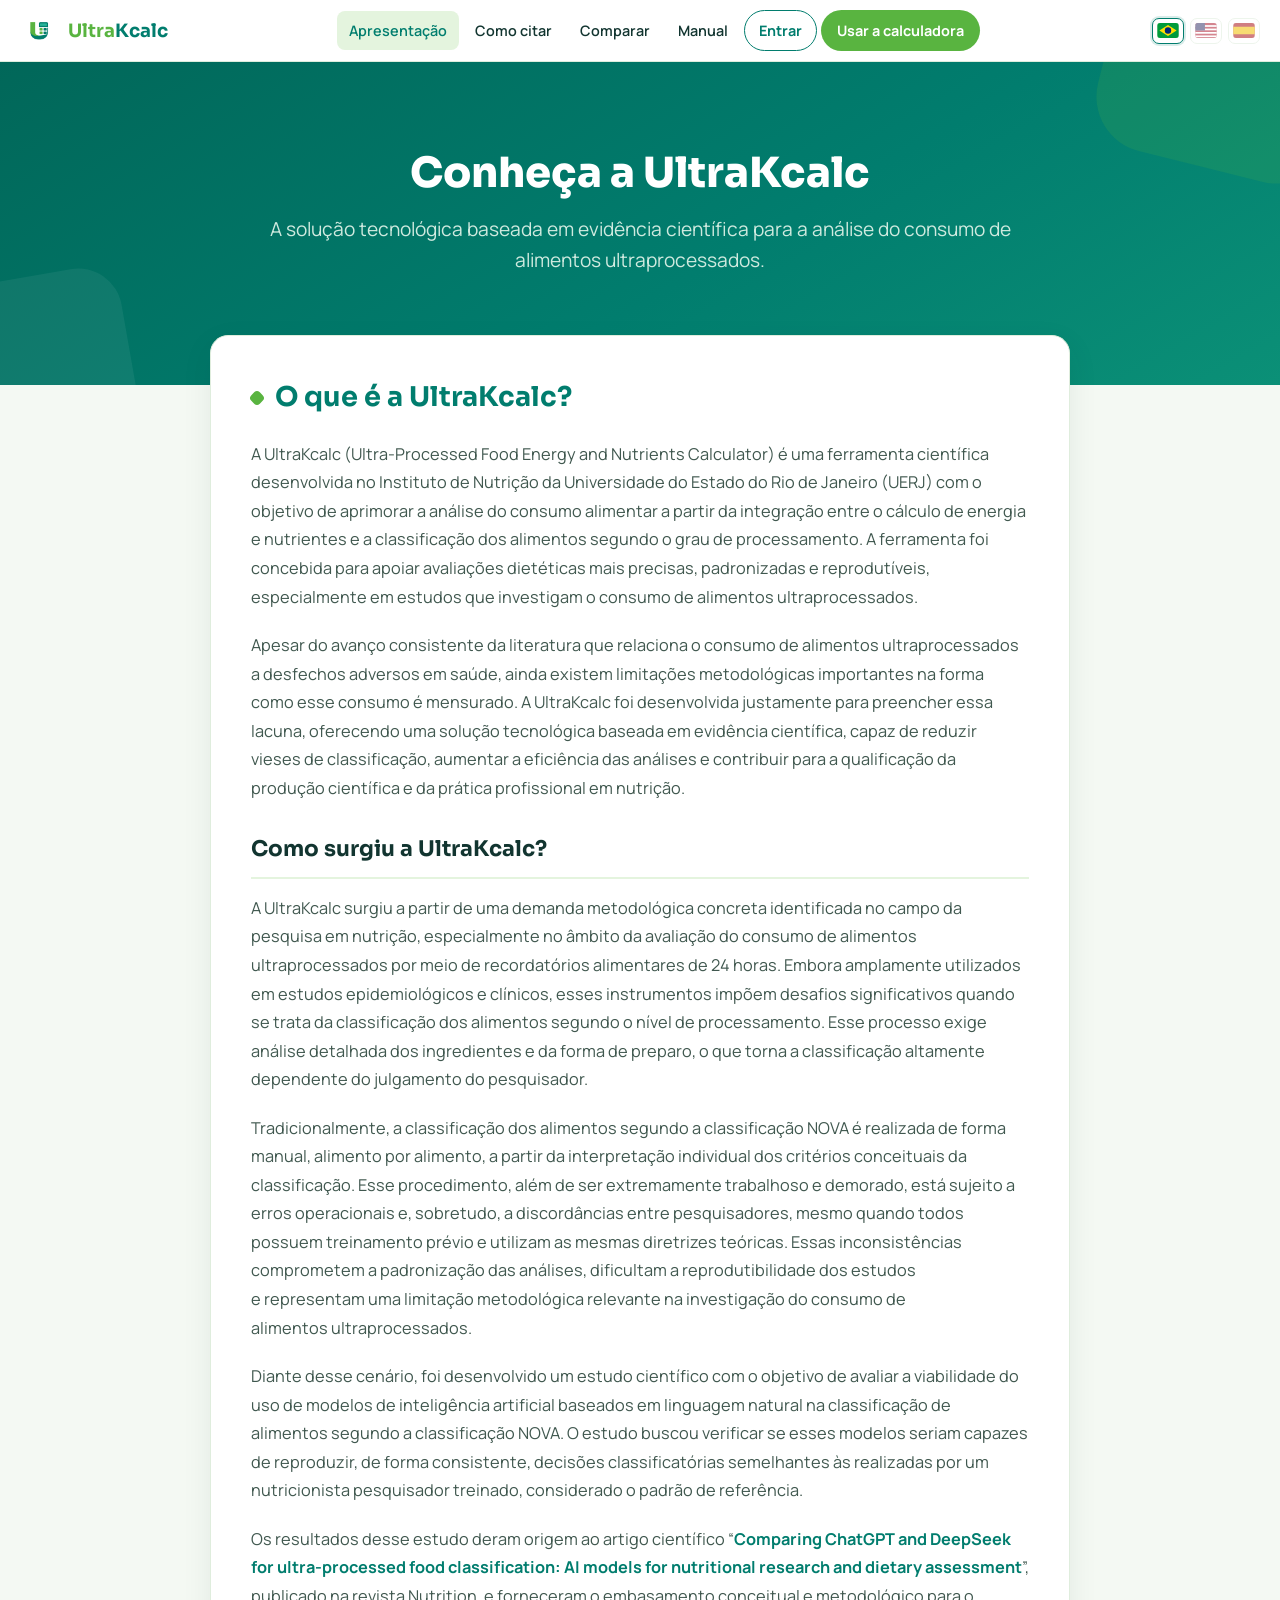
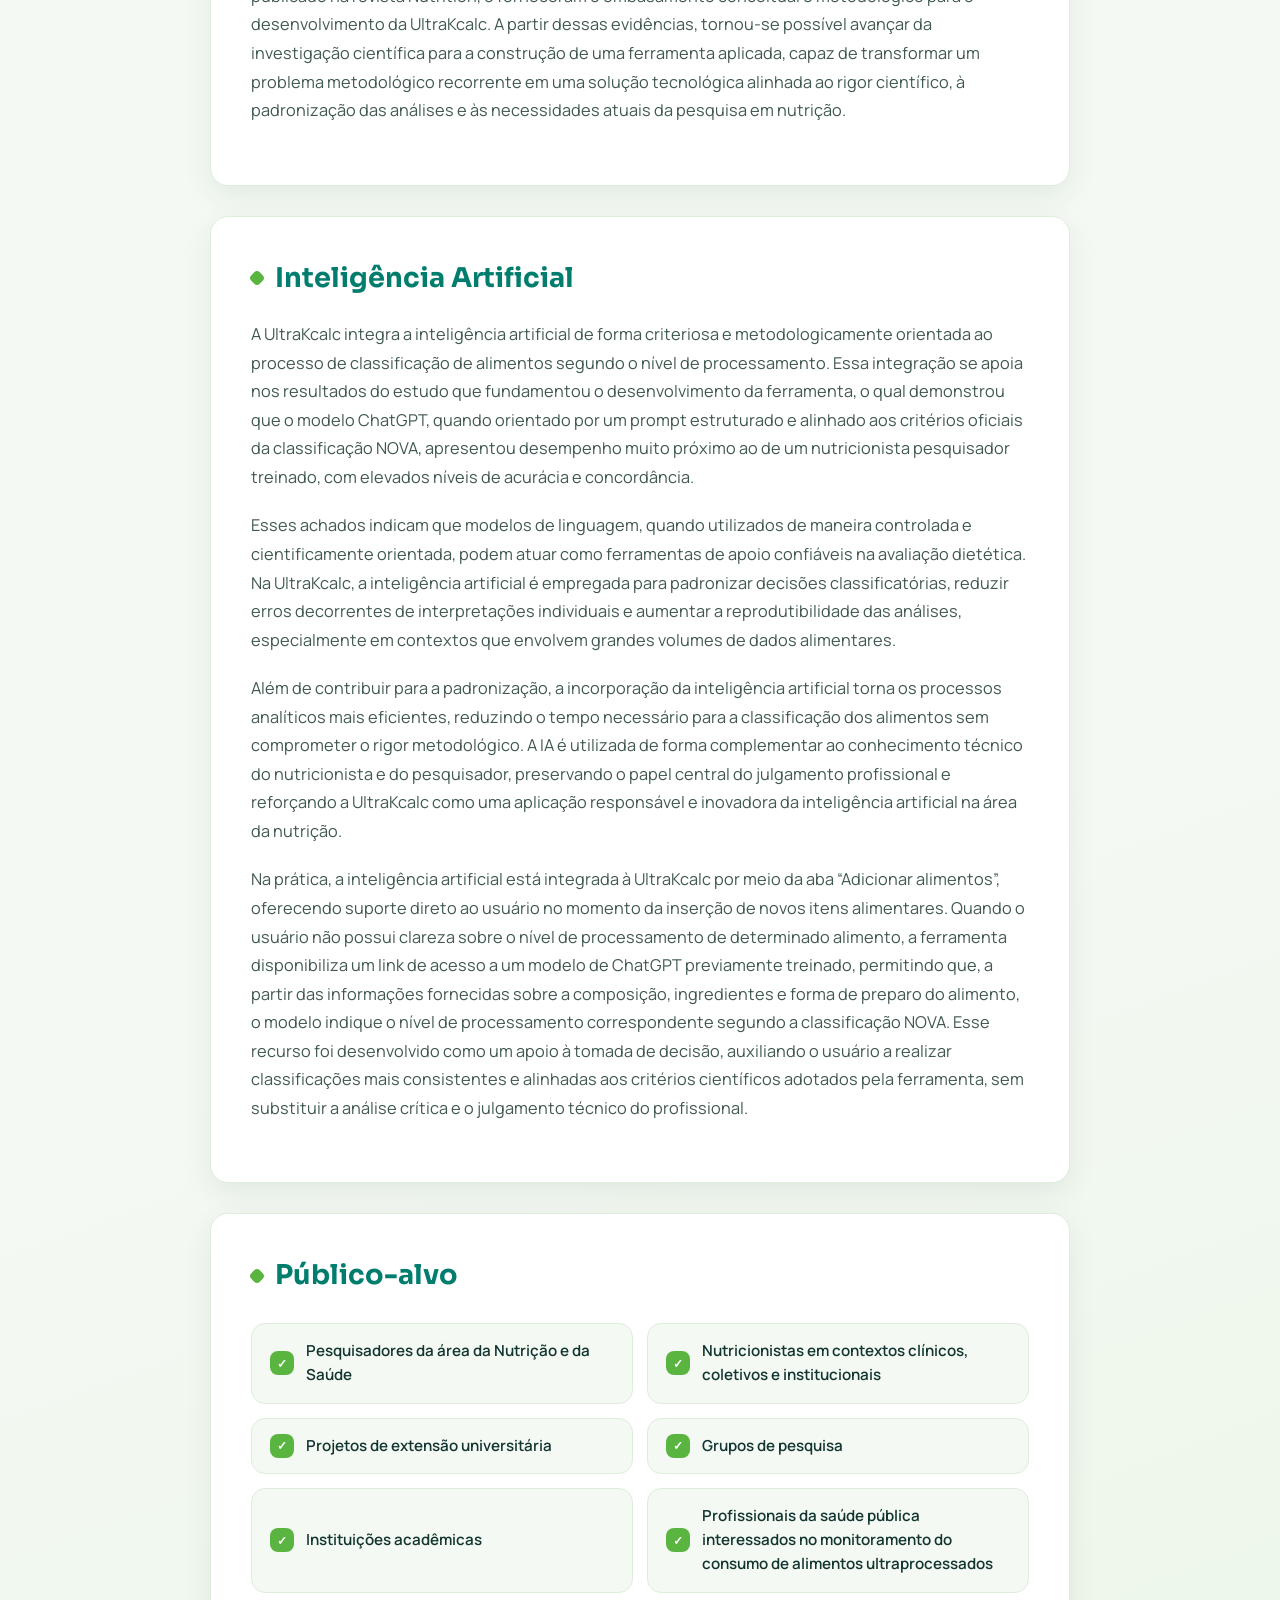
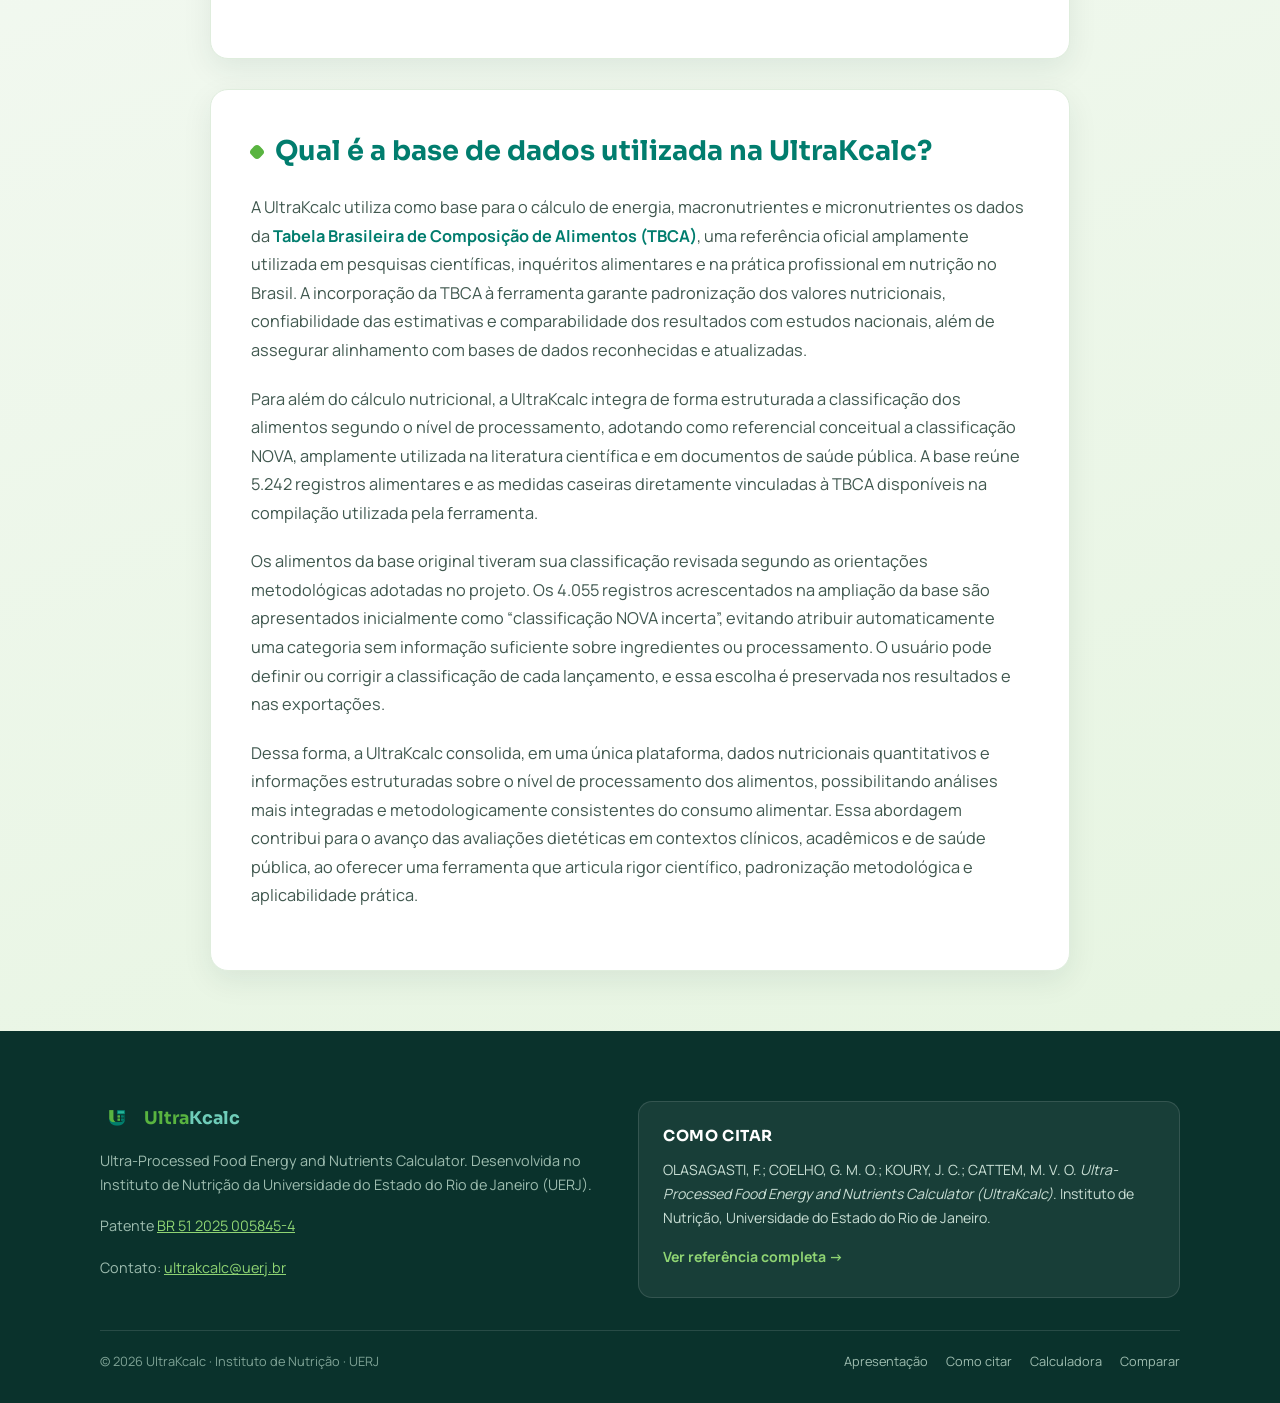
==== commit 6453dd20: "Amplia base TBCA e medidas caseiras" ====
--- a/apresentacao.html
+++ b/apresentacao.html
@@ -294,8 +294,8 @@
     <div class="card">
       <h2>Qual é a base de dados utilizada na UltraKcalc?</h2>
       <p>A UltraKcalc utiliza como base para o cálculo de energia, macronutrientes e micronutrientes os dados da <a href="https://www.tbca.net.br/" target="_blank" rel="noopener noreferrer">Tabela Brasileira de Composição de Alimentos (TBCA)</a>, uma referência oficial amplamente utilizada em pesquisas científicas, inquéritos alimentares e na prática profissional em nutrição no Brasil. A incorporação da TBCA à ferramenta garante padronização dos valores nutricionais, confiabilidade das estimativas e comparabilidade dos resultados com estudos nacionais, além de assegurar alinhamento com bases de dados reconhecidas e atualizadas.</p>
-      <p>Para além do cálculo nutricional, a UltraKcalc integra de forma estruturada a classificação dos alimentos segundo o nível de processamento, adotando como referencial conceitual a classificação NOVA, amplamente utilizada na literatura científica e em documentos de saúde pública. Cada alimento presente na TBCA foi associado a um nível de processamento específico, com base em critérios padronizados e previamente definidos, respeitando os princípios conceituais da NOVA e garantindo uniformidade na classificação dos itens alimentares.</p>
-      <p>Os dados referentes à classificação do nível de processamento dos alimentos utilizados na UltraKcalc são provenientes diretamente do artigo científico que fundamentou o desenvolvimento da ferramenta, no qual os alimentos da TBCA foram classificados de forma sistemática, tendo como referência um nutricionista pesquisador treinado na aplicação da classificação NOVA. A utilização desses dados permite que a ferramenta opere com uma base de classificação previamente estruturada, reduzindo inconsistências, aumentando a reprodutibilidade das análises e minimizando variações decorrentes de interpretações individuais.</p>
+      <p>Para além do cálculo nutricional, a UltraKcalc integra de forma estruturada a classificação dos alimentos segundo o nível de processamento, adotando como referencial conceitual a classificação NOVA, amplamente utilizada na literatura científica e em documentos de saúde pública. A base reúne 5.242 registros alimentares e as medidas caseiras diretamente vinculadas à TBCA disponíveis na compilação utilizada pela ferramenta.</p>
+      <p>Os alimentos da base original tiveram sua classificação revisada segundo as orientações metodológicas adotadas no projeto. Os 4.055 registros acrescentados na ampliação da base são apresentados inicialmente como “classificação NOVA incerta”, evitando atribuir automaticamente uma categoria sem informação suficiente sobre ingredientes ou processamento. O usuário pode definir ou corrigir a classificação de cada lançamento, e essa escolha é preservada nos resultados e nas exportações.</p>
       <p>Dessa forma, a UltraKcalc consolida, em uma única plataforma, dados nutricionais quantitativos e informações estruturadas sobre o nível de processamento dos alimentos, possibilitando análises mais integradas e metodologicamente consistentes do consumo alimentar. Essa abordagem contribui para o avanço das avaliações dietéticas em contextos clínicos, acadêmicos e de saúde pública, ao oferecer uma ferramenta que articula rigor científico, padronização metodológica e aplicabilidade prática.</p>
     </div>
   </main>
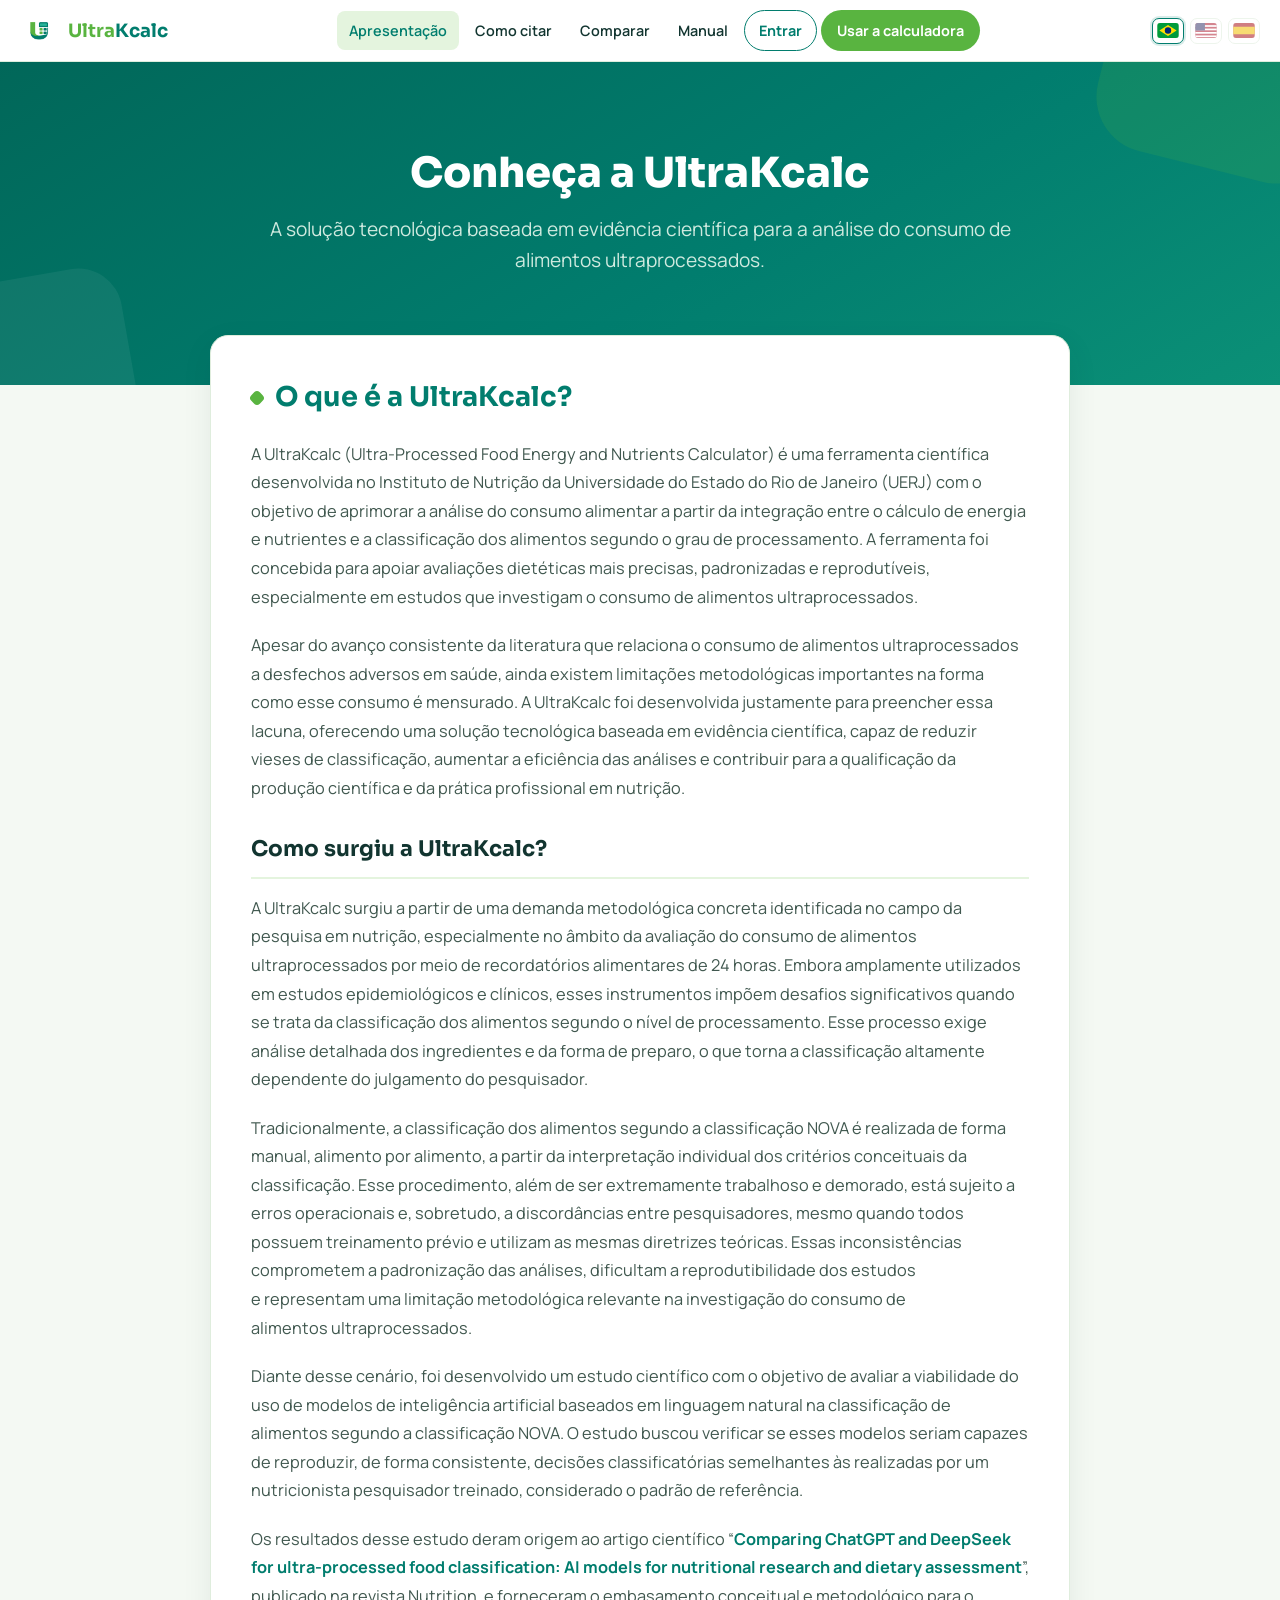
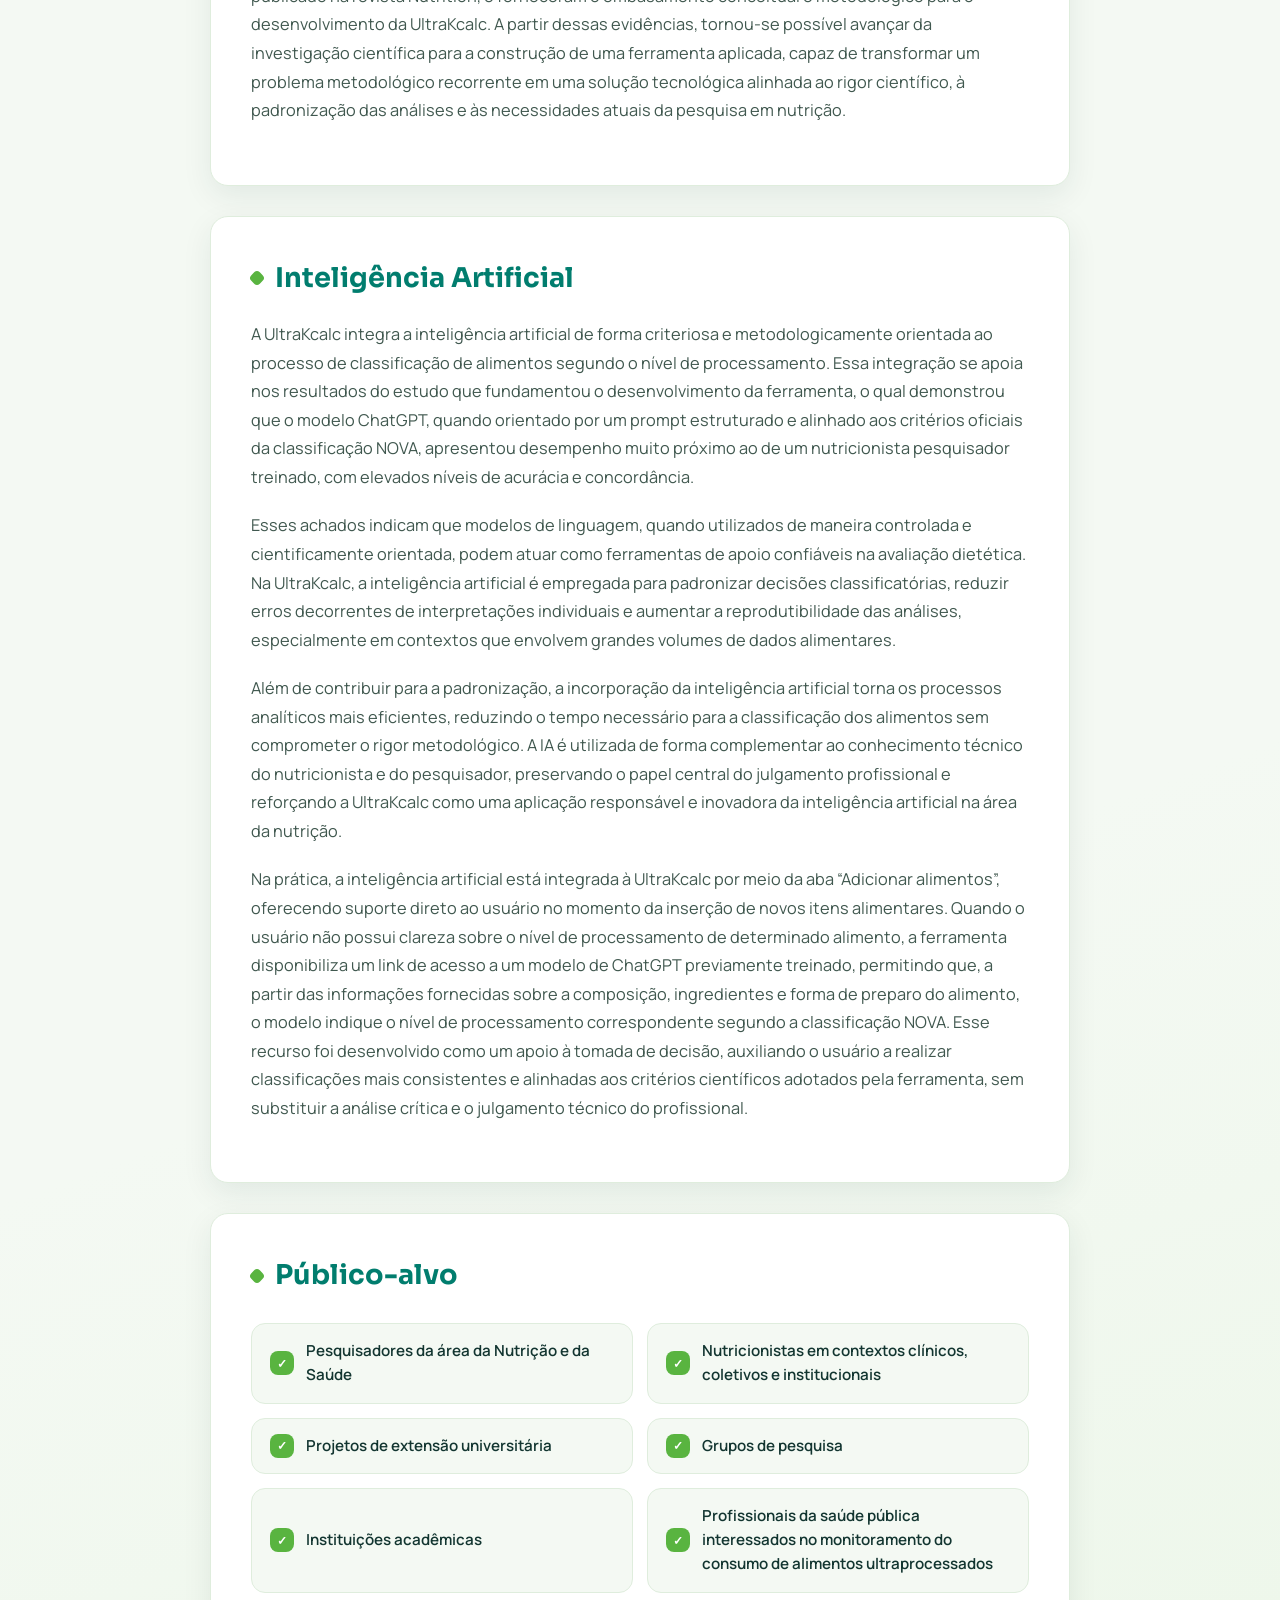
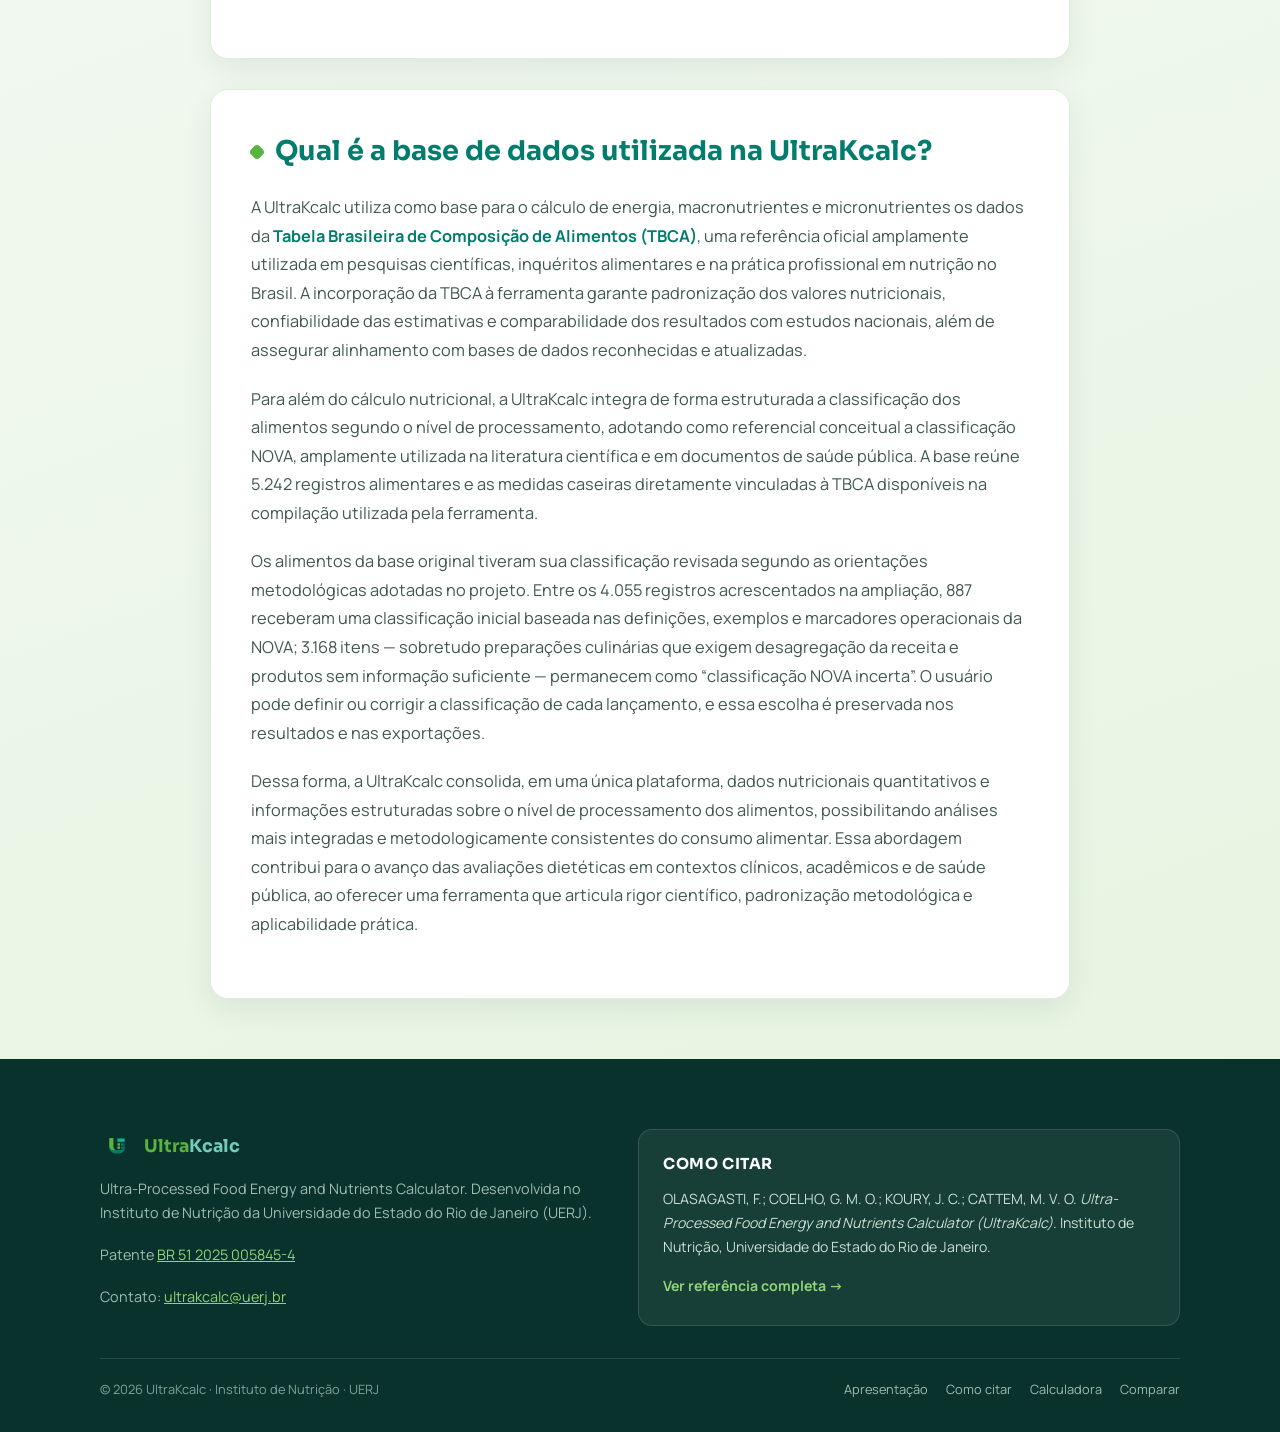
==== commit fe0403bf: "Revisa NOVA e amplia medidas da TBCA" ====
--- a/apresentacao.html
+++ b/apresentacao.html
@@ -295,7 +295,7 @@
       <h2>Qual é a base de dados utilizada na UltraKcalc?</h2>
       <p>A UltraKcalc utiliza como base para o cálculo de energia, macronutrientes e micronutrientes os dados da <a href="https://www.tbca.net.br/" target="_blank" rel="noopener noreferrer">Tabela Brasileira de Composição de Alimentos (TBCA)</a>, uma referência oficial amplamente utilizada em pesquisas científicas, inquéritos alimentares e na prática profissional em nutrição no Brasil. A incorporação da TBCA à ferramenta garante padronização dos valores nutricionais, confiabilidade das estimativas e comparabilidade dos resultados com estudos nacionais, além de assegurar alinhamento com bases de dados reconhecidas e atualizadas.</p>
       <p>Para além do cálculo nutricional, a UltraKcalc integra de forma estruturada a classificação dos alimentos segundo o nível de processamento, adotando como referencial conceitual a classificação NOVA, amplamente utilizada na literatura científica e em documentos de saúde pública. A base reúne 5.242 registros alimentares e as medidas caseiras diretamente vinculadas à TBCA disponíveis na compilação utilizada pela ferramenta.</p>
-      <p>Os alimentos da base original tiveram sua classificação revisada segundo as orientações metodológicas adotadas no projeto. Os 4.055 registros acrescentados na ampliação da base são apresentados inicialmente como “classificação NOVA incerta”, evitando atribuir automaticamente uma categoria sem informação suficiente sobre ingredientes ou processamento. O usuário pode definir ou corrigir a classificação de cada lançamento, e essa escolha é preservada nos resultados e nas exportações.</p>
+      <p>Os alimentos da base original tiveram sua classificação revisada segundo as orientações metodológicas adotadas no projeto. Entre os 4.055 registros acrescentados na ampliação, 887 receberam uma classificação inicial baseada nas definições, exemplos e marcadores operacionais da NOVA; 3.168 itens — sobretudo preparações culinárias que exigem desagregação da receita e produtos sem informação suficiente — permanecem como “classificação NOVA incerta”. O usuário pode definir ou corrigir a classificação de cada lançamento, e essa escolha é preservada nos resultados e nas exportações.</p>
       <p>Dessa forma, a UltraKcalc consolida, em uma única plataforma, dados nutricionais quantitativos e informações estruturadas sobre o nível de processamento dos alimentos, possibilitando análises mais integradas e metodologicamente consistentes do consumo alimentar. Essa abordagem contribui para o avanço das avaliações dietéticas em contextos clínicos, acadêmicos e de saúde pública, ao oferecer uma ferramenta que articula rigor científico, padronização metodológica e aplicabilidade prática.</p>
     </div>
   </main>
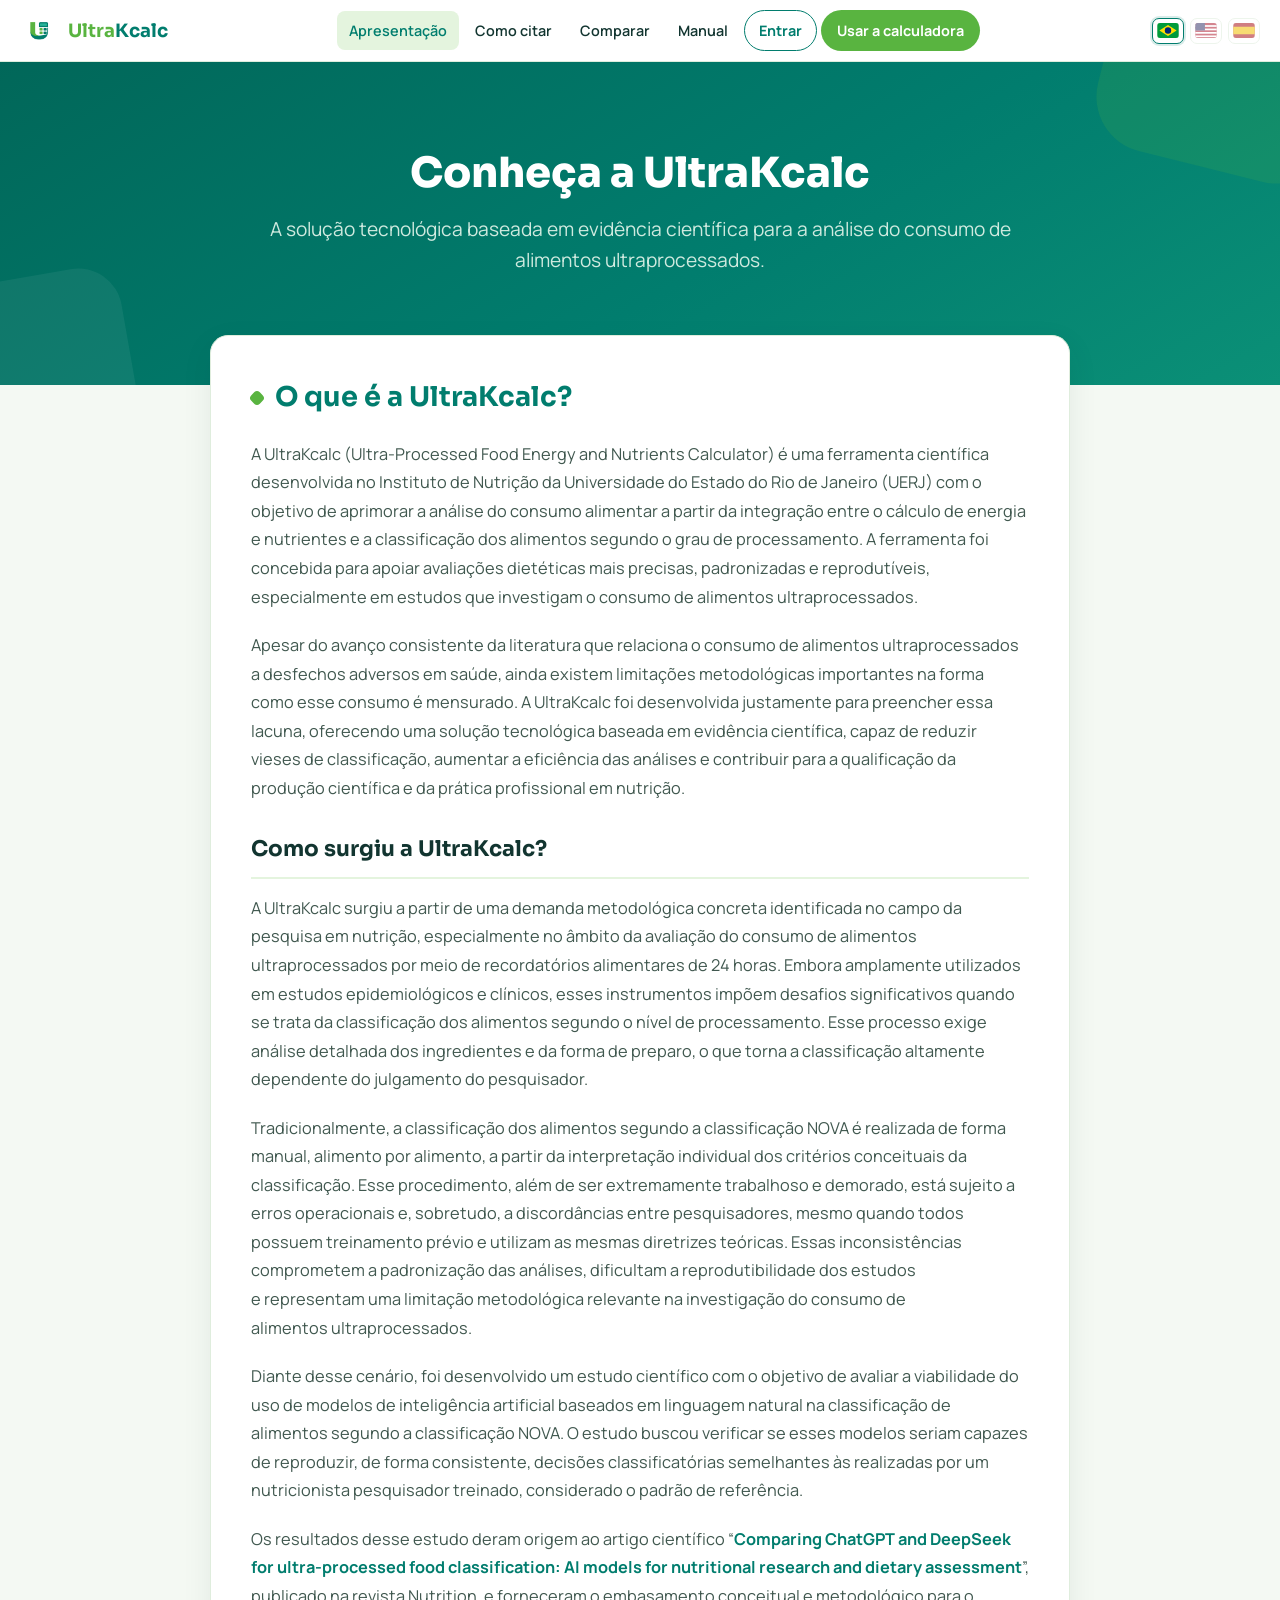
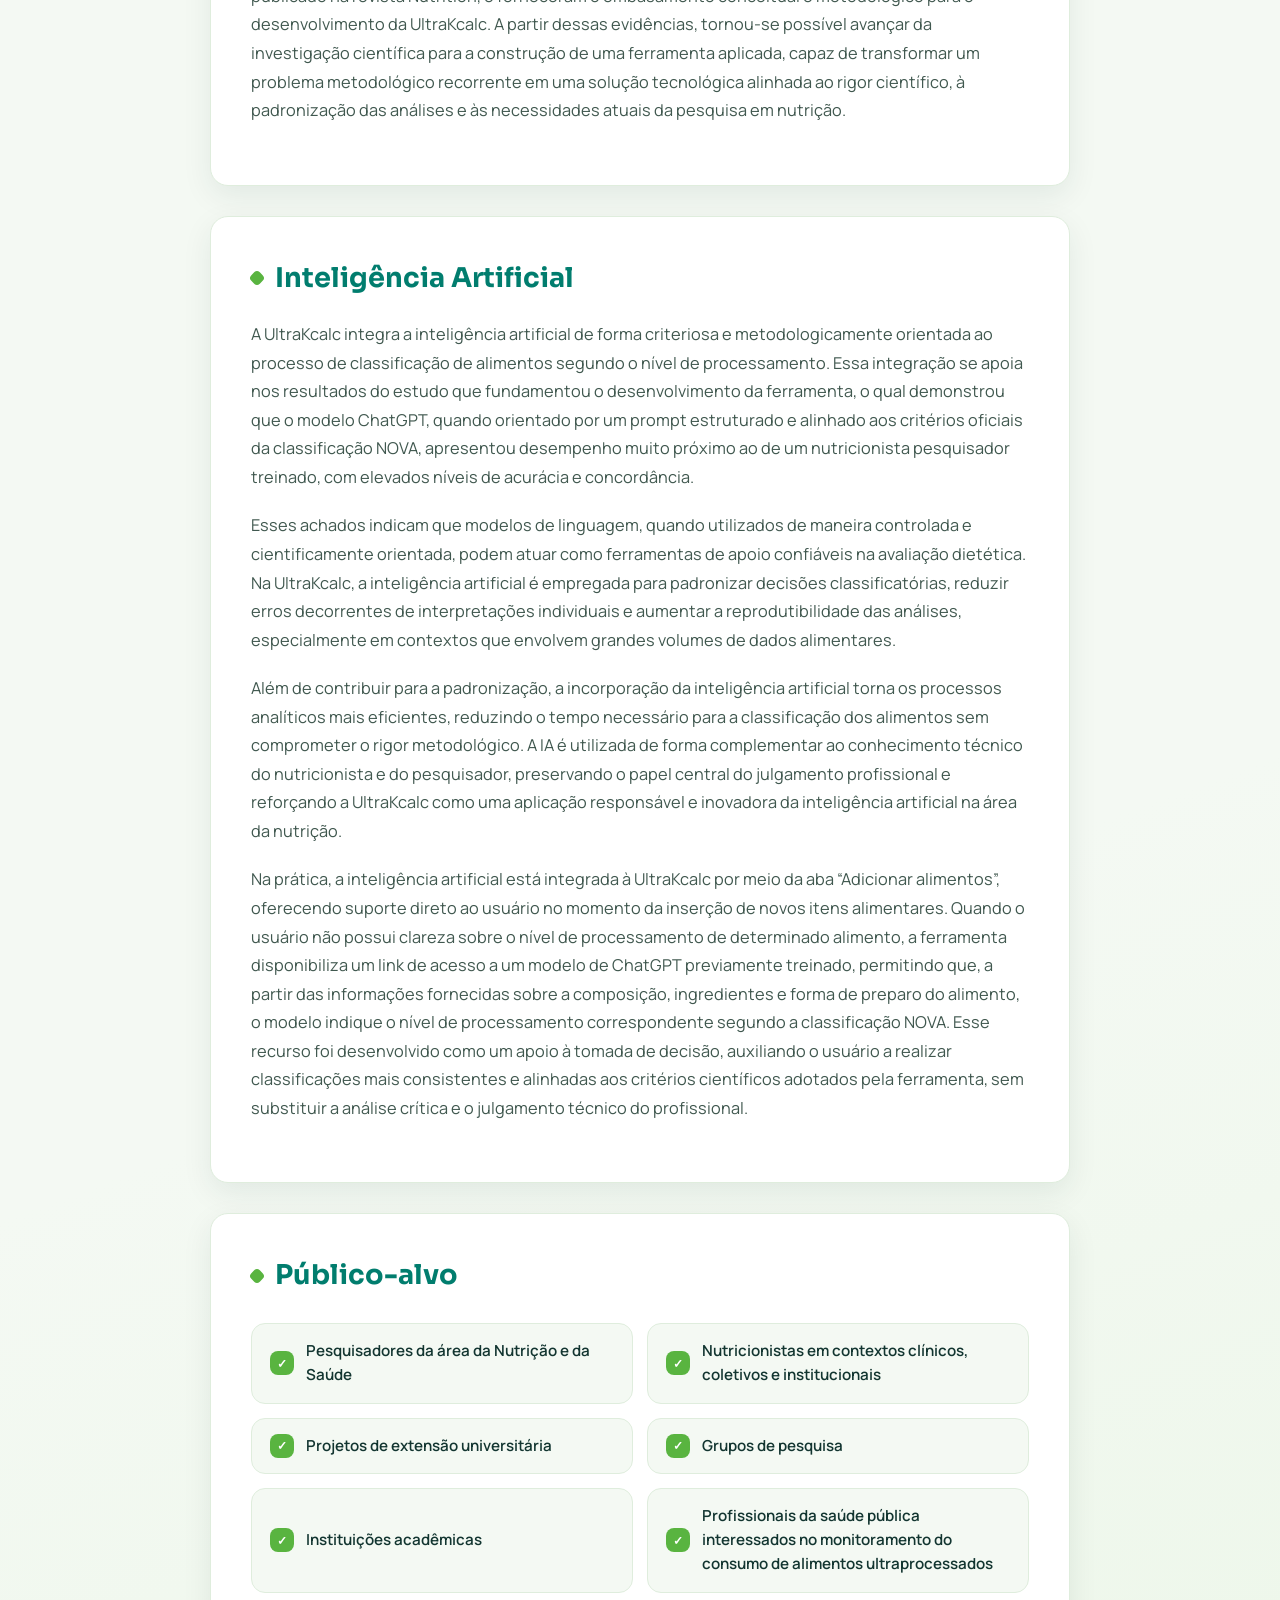
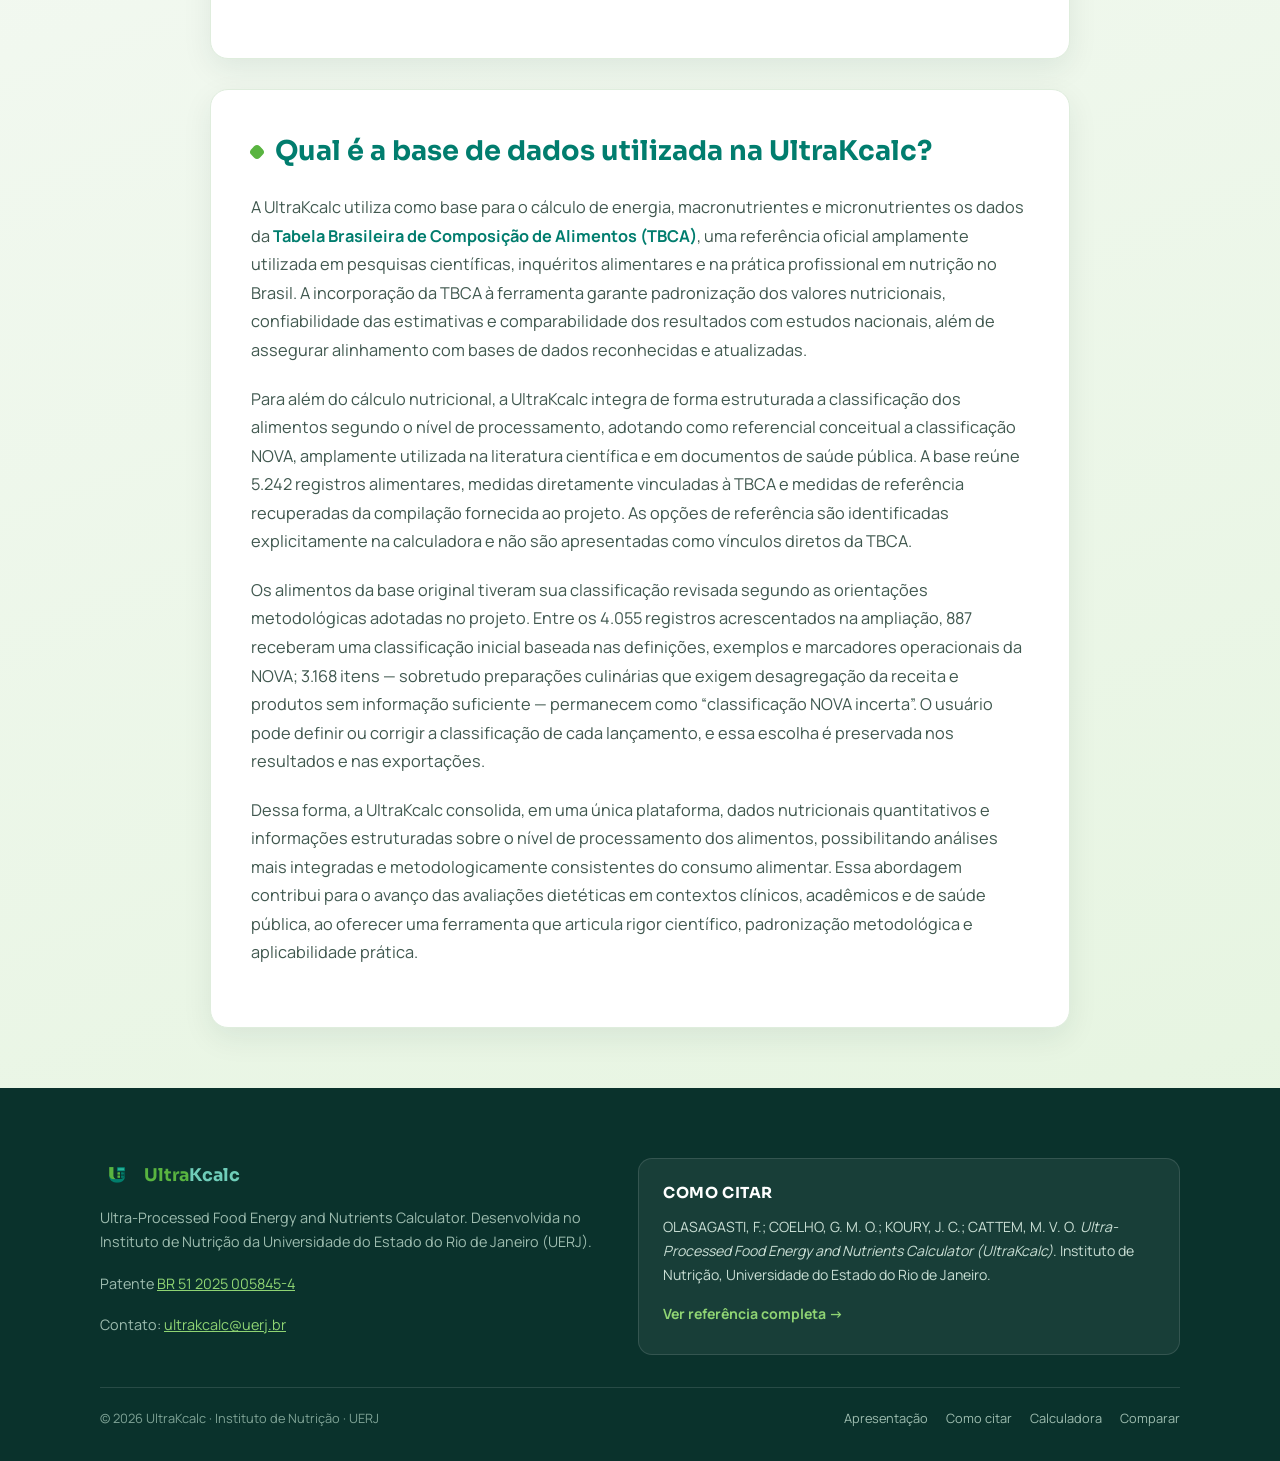
==== commit dc854cae: "Amplia medidas caseiras de referência" ====
--- a/apresentacao.html
+++ b/apresentacao.html
@@ -294,7 +294,7 @@
     <div class="card">
       <h2>Qual é a base de dados utilizada na UltraKcalc?</h2>
       <p>A UltraKcalc utiliza como base para o cálculo de energia, macronutrientes e micronutrientes os dados da <a href="https://www.tbca.net.br/" target="_blank" rel="noopener noreferrer">Tabela Brasileira de Composição de Alimentos (TBCA)</a>, uma referência oficial amplamente utilizada em pesquisas científicas, inquéritos alimentares e na prática profissional em nutrição no Brasil. A incorporação da TBCA à ferramenta garante padronização dos valores nutricionais, confiabilidade das estimativas e comparabilidade dos resultados com estudos nacionais, além de assegurar alinhamento com bases de dados reconhecidas e atualizadas.</p>
-      <p>Para além do cálculo nutricional, a UltraKcalc integra de forma estruturada a classificação dos alimentos segundo o nível de processamento, adotando como referencial conceitual a classificação NOVA, amplamente utilizada na literatura científica e em documentos de saúde pública. A base reúne 5.242 registros alimentares e as medidas caseiras diretamente vinculadas à TBCA disponíveis na compilação utilizada pela ferramenta.</p>
+      <p>Para além do cálculo nutricional, a UltraKcalc integra de forma estruturada a classificação dos alimentos segundo o nível de processamento, adotando como referencial conceitual a classificação NOVA, amplamente utilizada na literatura científica e em documentos de saúde pública. A base reúne 5.242 registros alimentares, medidas diretamente vinculadas à TBCA e medidas de referência recuperadas da compilação fornecida ao projeto. As opções de referência são identificadas explicitamente na calculadora e não são apresentadas como vínculos diretos da TBCA.</p>
       <p>Os alimentos da base original tiveram sua classificação revisada segundo as orientações metodológicas adotadas no projeto. Entre os 4.055 registros acrescentados na ampliação, 887 receberam uma classificação inicial baseada nas definições, exemplos e marcadores operacionais da NOVA; 3.168 itens — sobretudo preparações culinárias que exigem desagregação da receita e produtos sem informação suficiente — permanecem como “classificação NOVA incerta”. O usuário pode definir ou corrigir a classificação de cada lançamento, e essa escolha é preservada nos resultados e nas exportações.</p>
       <p>Dessa forma, a UltraKcalc consolida, em uma única plataforma, dados nutricionais quantitativos e informações estruturadas sobre o nível de processamento dos alimentos, possibilitando análises mais integradas e metodologicamente consistentes do consumo alimentar. Essa abordagem contribui para o avanço das avaliações dietéticas em contextos clínicos, acadêmicos e de saúde pública, ao oferecer uma ferramenta que articula rigor científico, padronização metodológica e aplicabilidade prática.</p>
     </div>
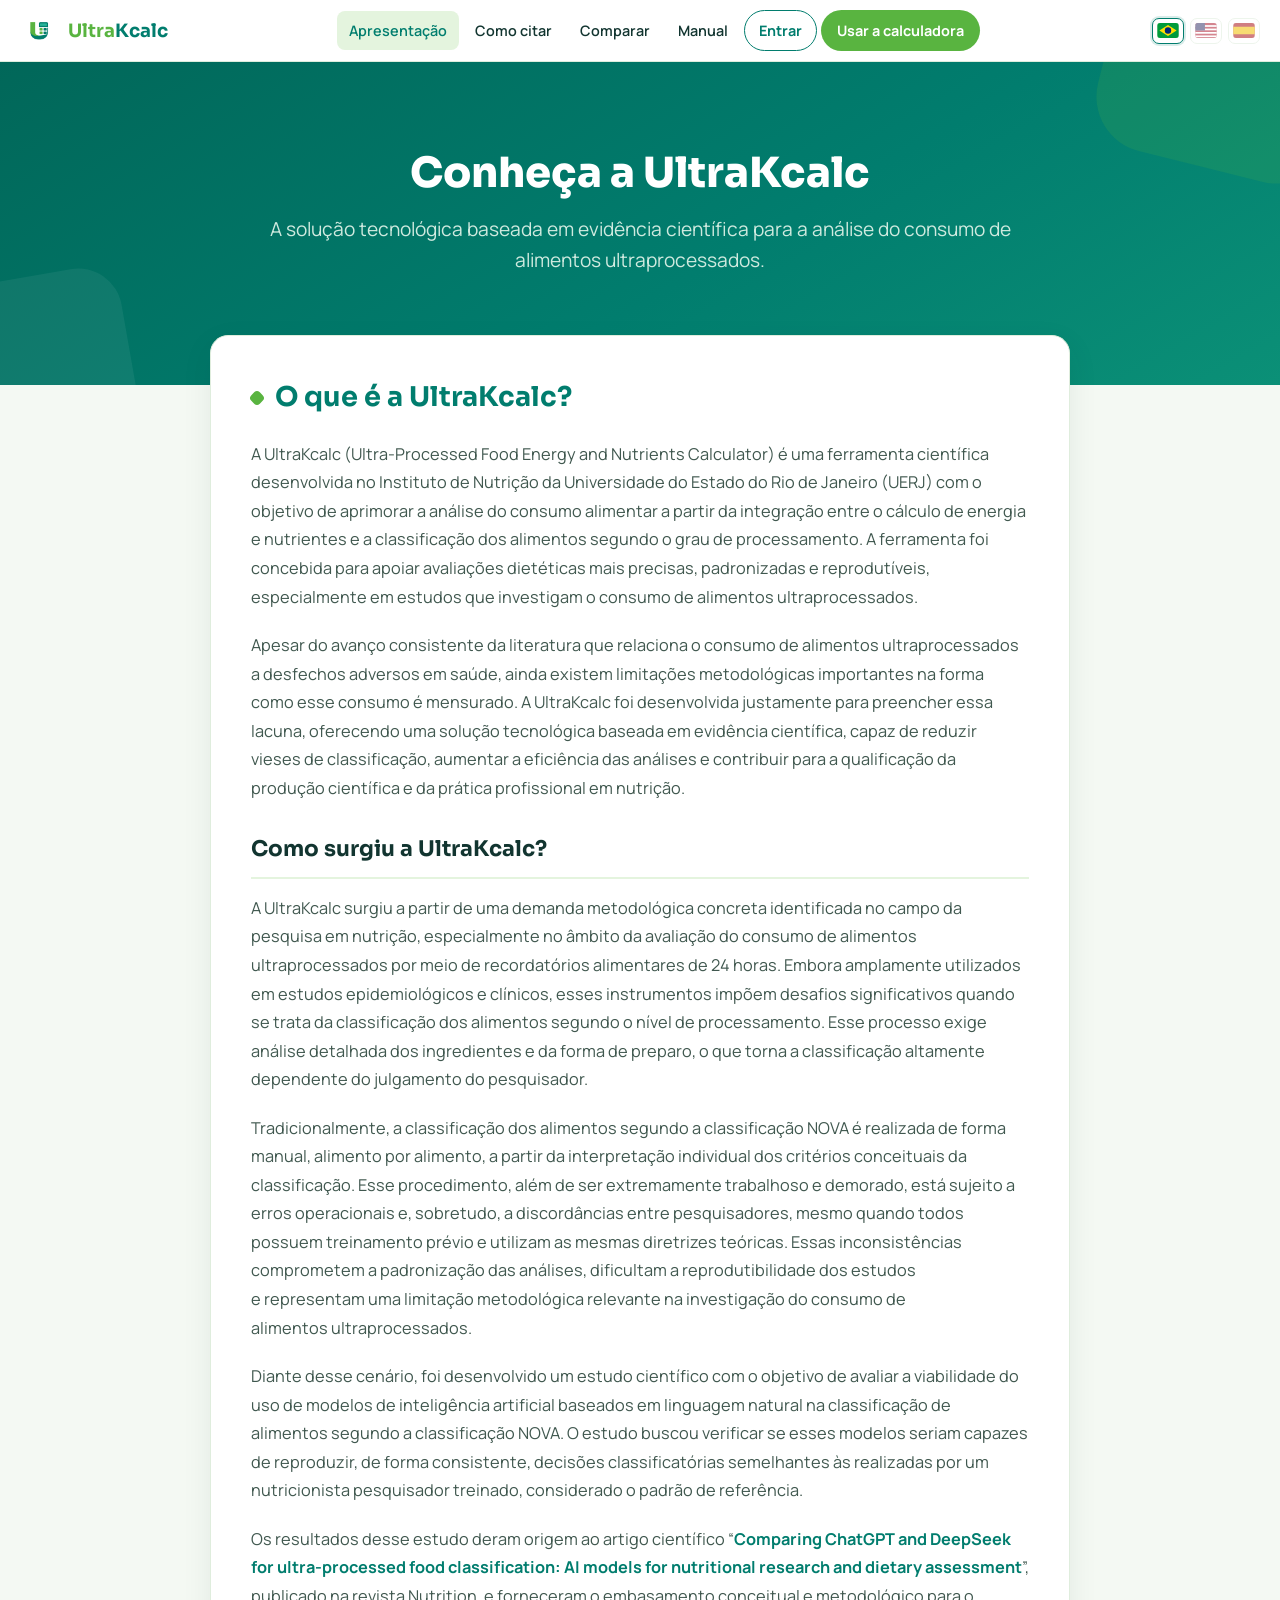
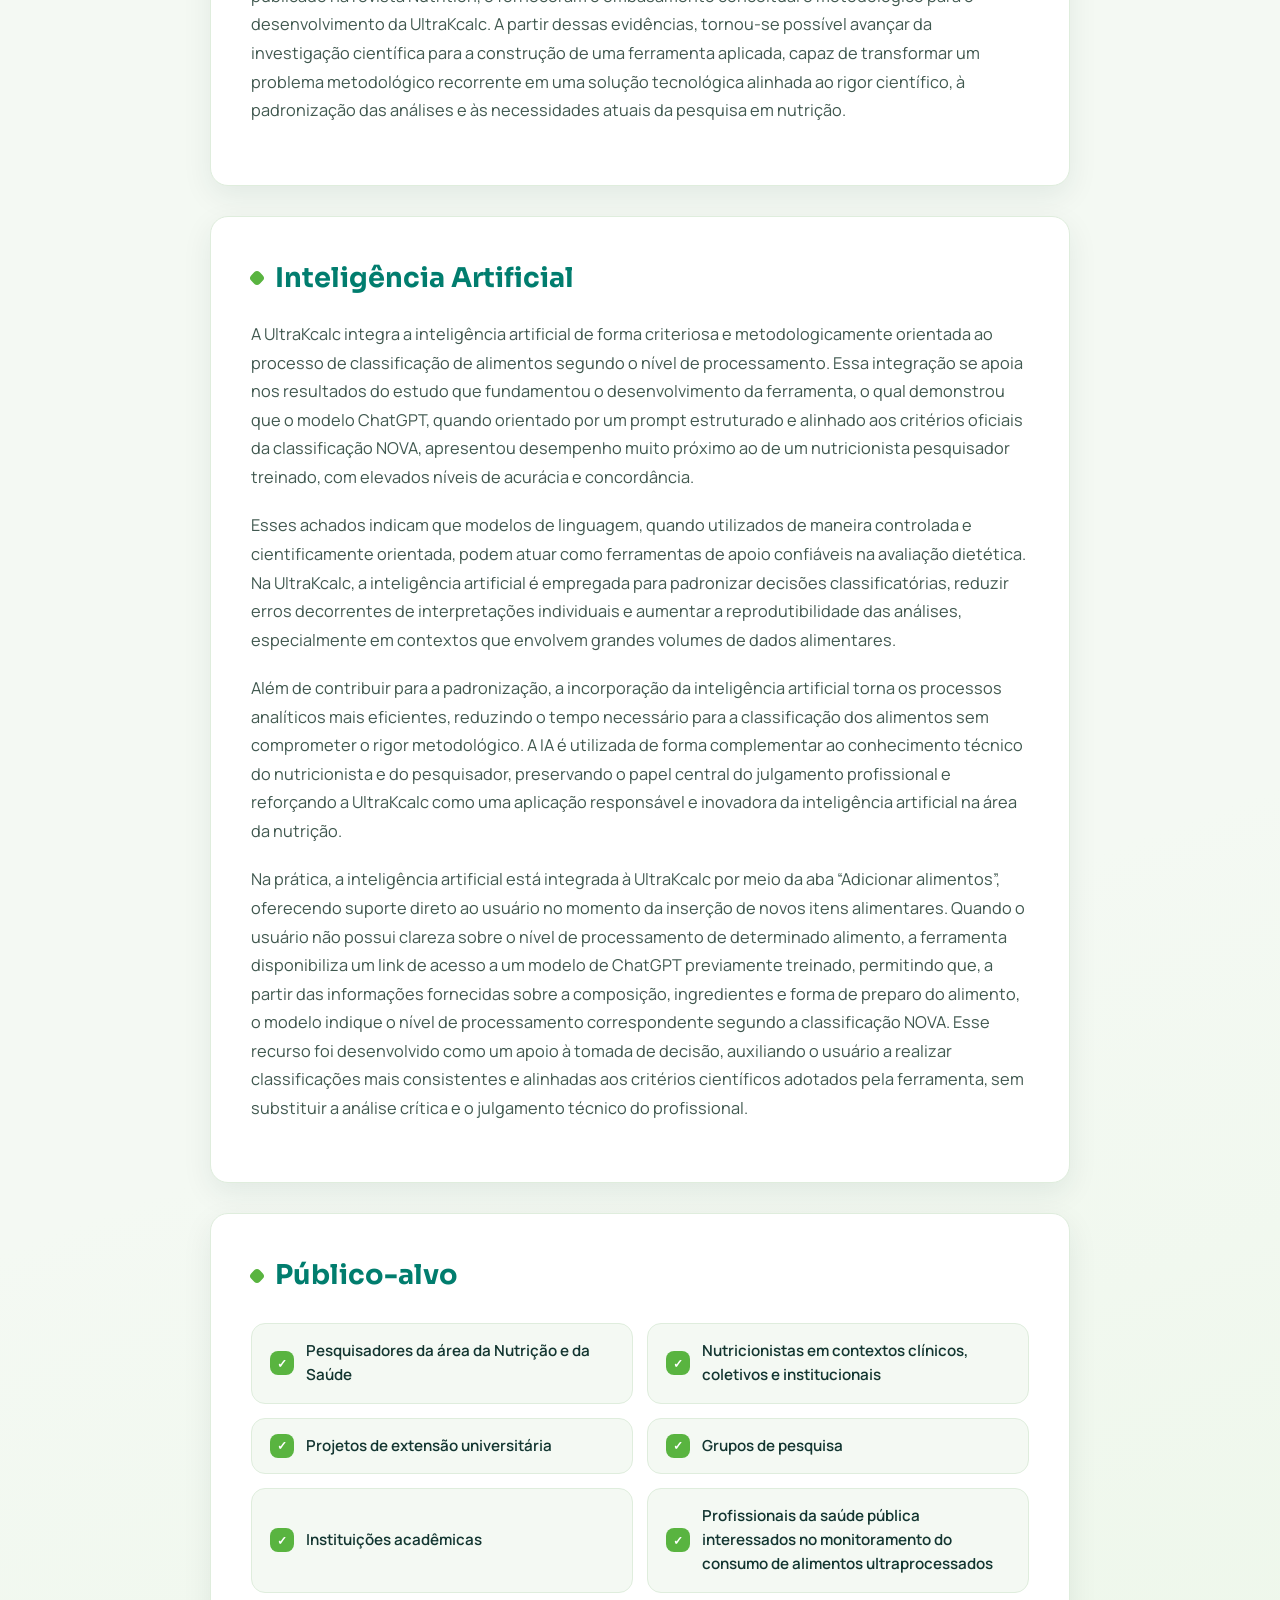
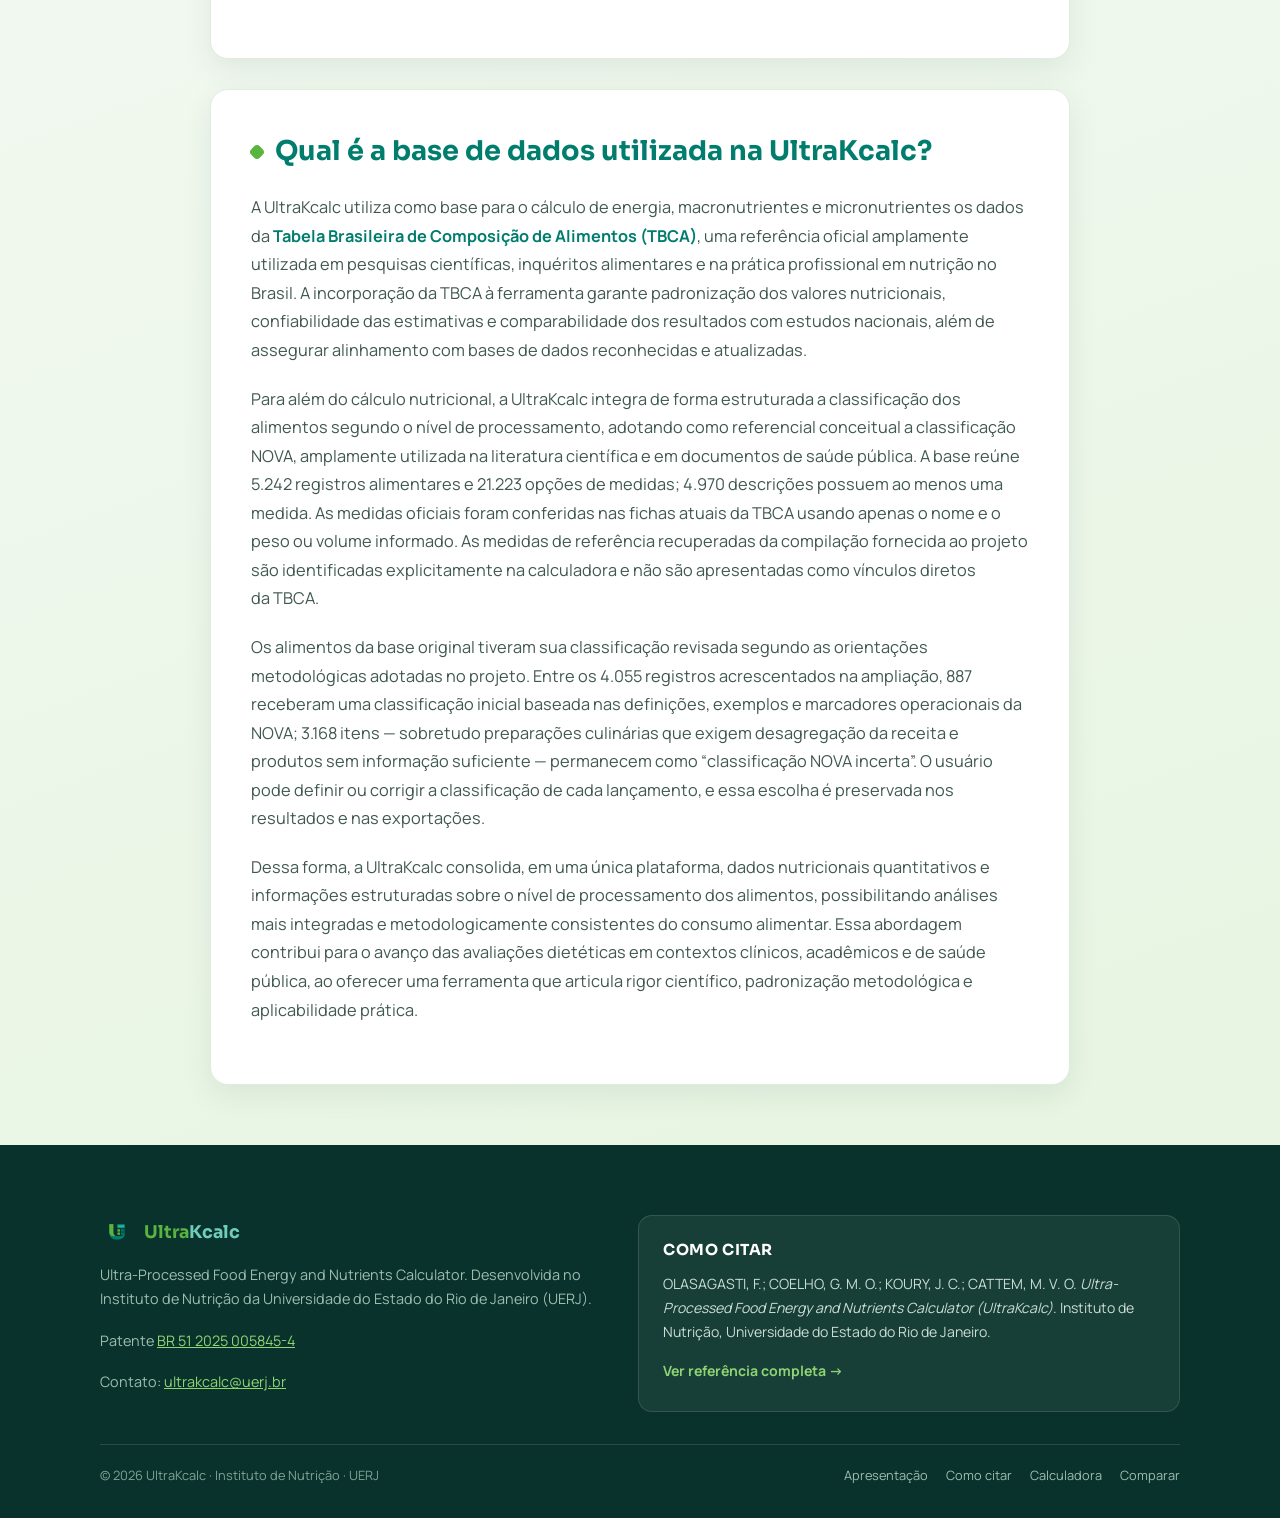
==== commit 8a9000b7: "Completa medidas caseiras oficiais da TBCA" ====
--- a/apresentacao.html
+++ b/apresentacao.html
@@ -294,7 +294,7 @@
     <div class="card">
       <h2>Qual é a base de dados utilizada na UltraKcalc?</h2>
       <p>A UltraKcalc utiliza como base para o cálculo de energia, macronutrientes e micronutrientes os dados da <a href="https://www.tbca.net.br/" target="_blank" rel="noopener noreferrer">Tabela Brasileira de Composição de Alimentos (TBCA)</a>, uma referência oficial amplamente utilizada em pesquisas científicas, inquéritos alimentares e na prática profissional em nutrição no Brasil. A incorporação da TBCA à ferramenta garante padronização dos valores nutricionais, confiabilidade das estimativas e comparabilidade dos resultados com estudos nacionais, além de assegurar alinhamento com bases de dados reconhecidas e atualizadas.</p>
-      <p>Para além do cálculo nutricional, a UltraKcalc integra de forma estruturada a classificação dos alimentos segundo o nível de processamento, adotando como referencial conceitual a classificação NOVA, amplamente utilizada na literatura científica e em documentos de saúde pública. A base reúne 5.242 registros alimentares, medidas diretamente vinculadas à TBCA e medidas de referência recuperadas da compilação fornecida ao projeto. As opções de referência são identificadas explicitamente na calculadora e não são apresentadas como vínculos diretos da TBCA.</p>
+      <p>Para além do cálculo nutricional, a UltraKcalc integra de forma estruturada a classificação dos alimentos segundo o nível de processamento, adotando como referencial conceitual a classificação NOVA, amplamente utilizada na literatura científica e em documentos de saúde pública. A base reúne 5.242 registros alimentares e 21.223 opções de medidas; 4.970 descrições possuem ao menos uma medida. As medidas oficiais foram conferidas nas fichas atuais da TBCA usando apenas o nome e o peso ou volume informado. As medidas de referência recuperadas da compilação fornecida ao projeto são identificadas explicitamente na calculadora e não são apresentadas como vínculos diretos da TBCA.</p>
       <p>Os alimentos da base original tiveram sua classificação revisada segundo as orientações metodológicas adotadas no projeto. Entre os 4.055 registros acrescentados na ampliação, 887 receberam uma classificação inicial baseada nas definições, exemplos e marcadores operacionais da NOVA; 3.168 itens — sobretudo preparações culinárias que exigem desagregação da receita e produtos sem informação suficiente — permanecem como “classificação NOVA incerta”. O usuário pode definir ou corrigir a classificação de cada lançamento, e essa escolha é preservada nos resultados e nas exportações.</p>
       <p>Dessa forma, a UltraKcalc consolida, em uma única plataforma, dados nutricionais quantitativos e informações estruturadas sobre o nível de processamento dos alimentos, possibilitando análises mais integradas e metodologicamente consistentes do consumo alimentar. Essa abordagem contribui para o avanço das avaliações dietéticas em contextos clínicos, acadêmicos e de saúde pública, ao oferecer uma ferramenta que articula rigor científico, padronização metodológica e aplicabilidade prática.</p>
     </div>
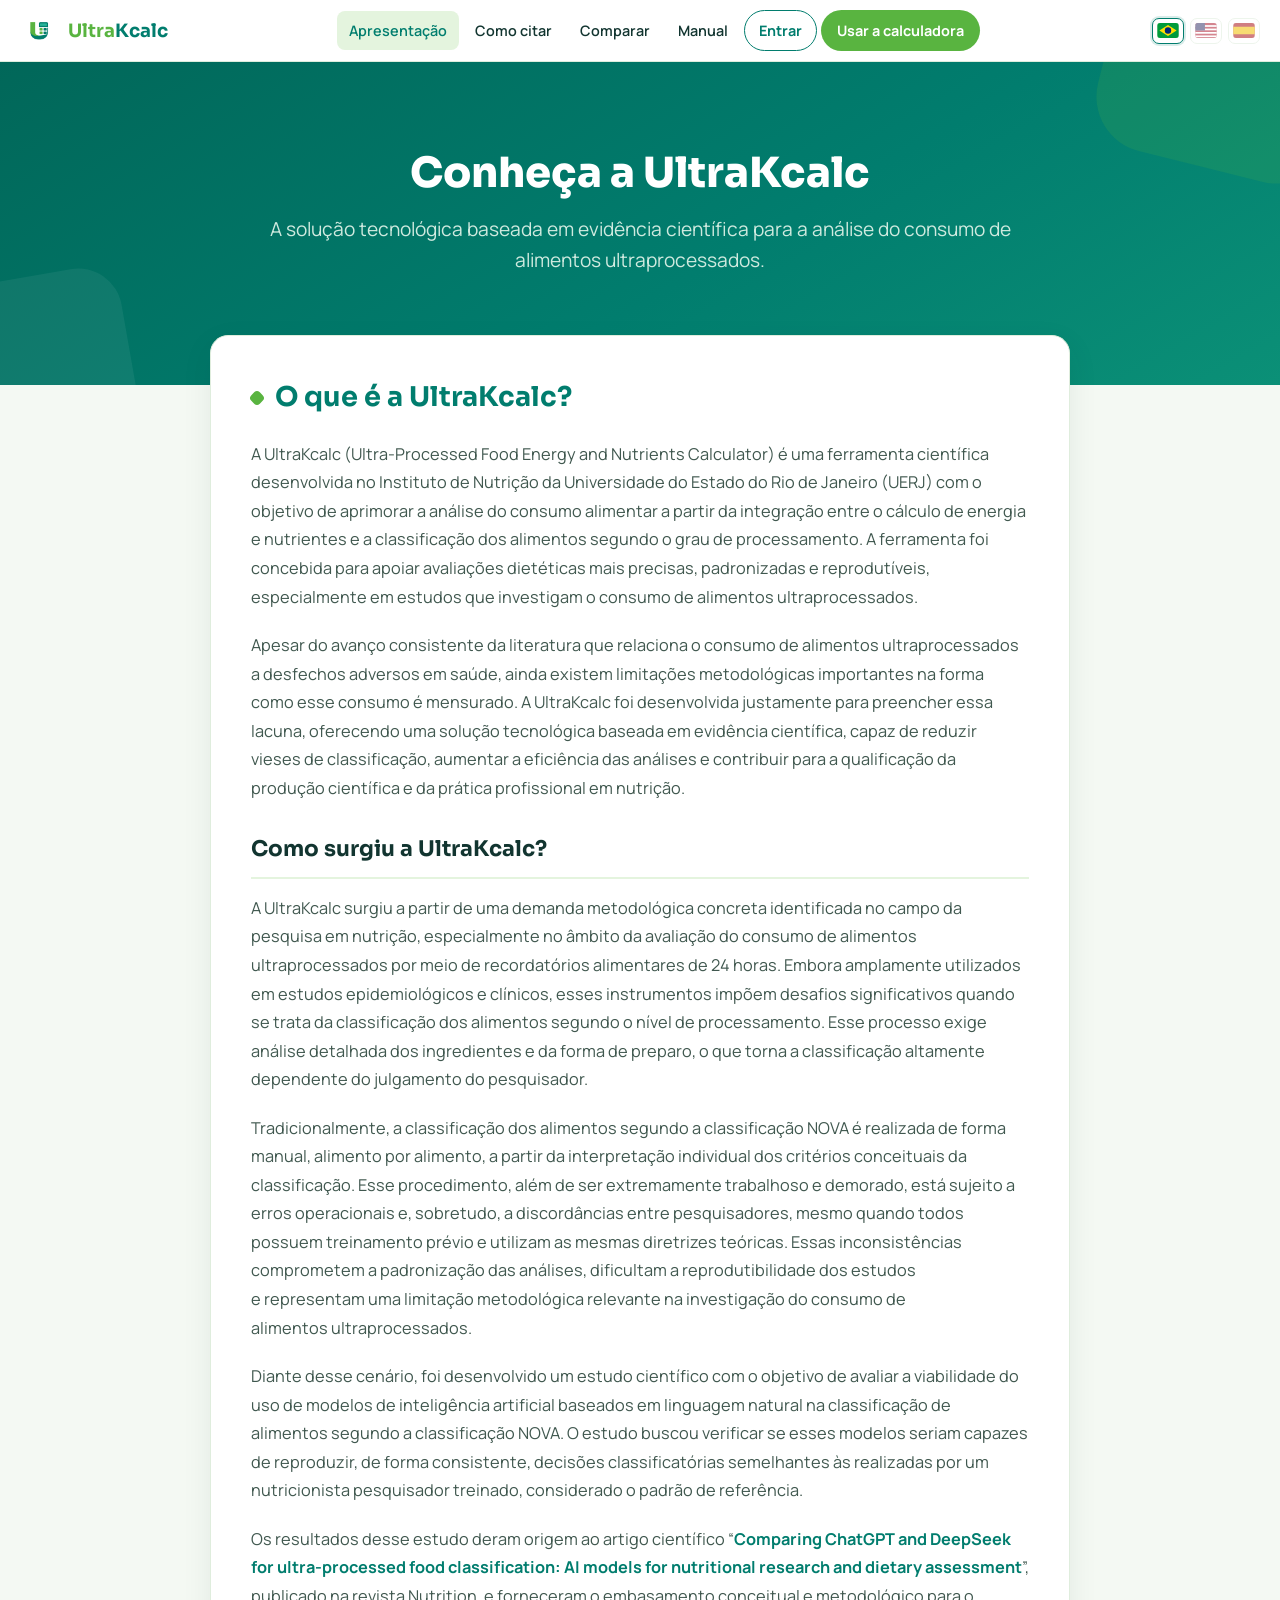
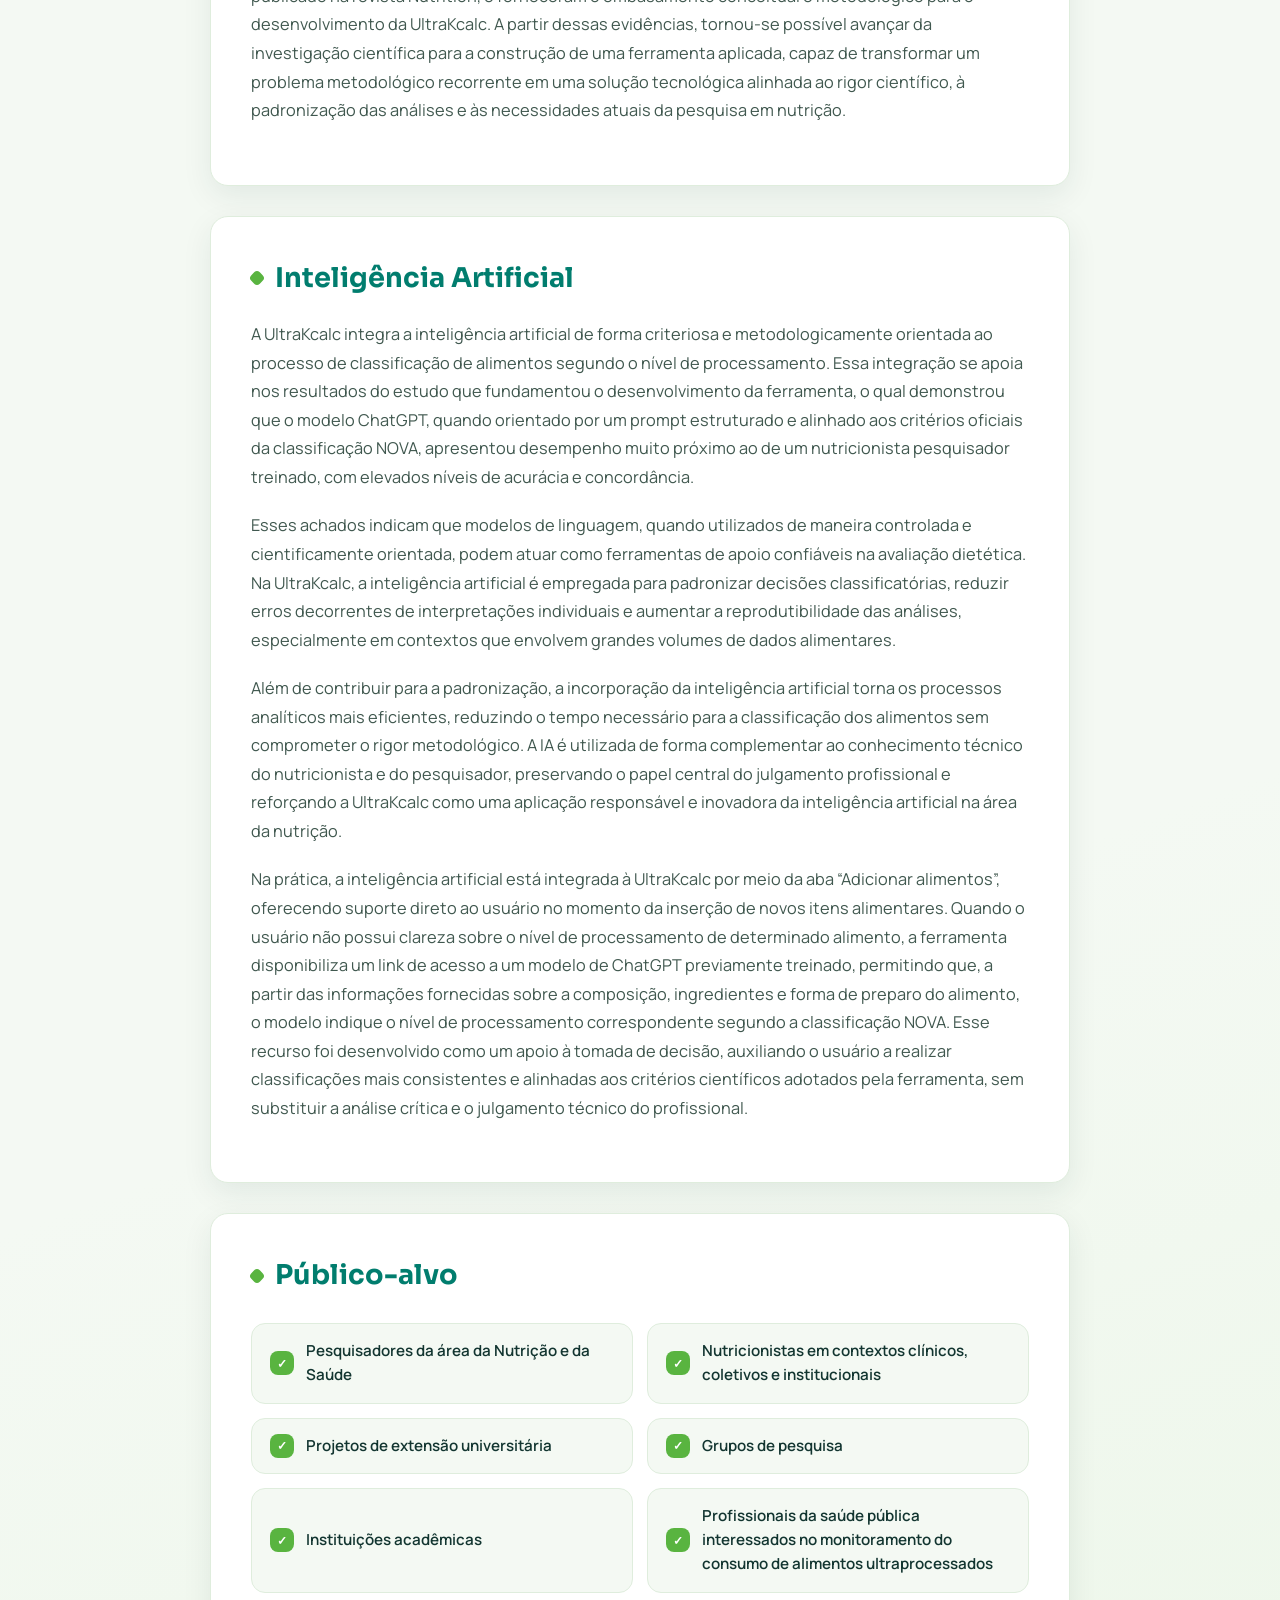
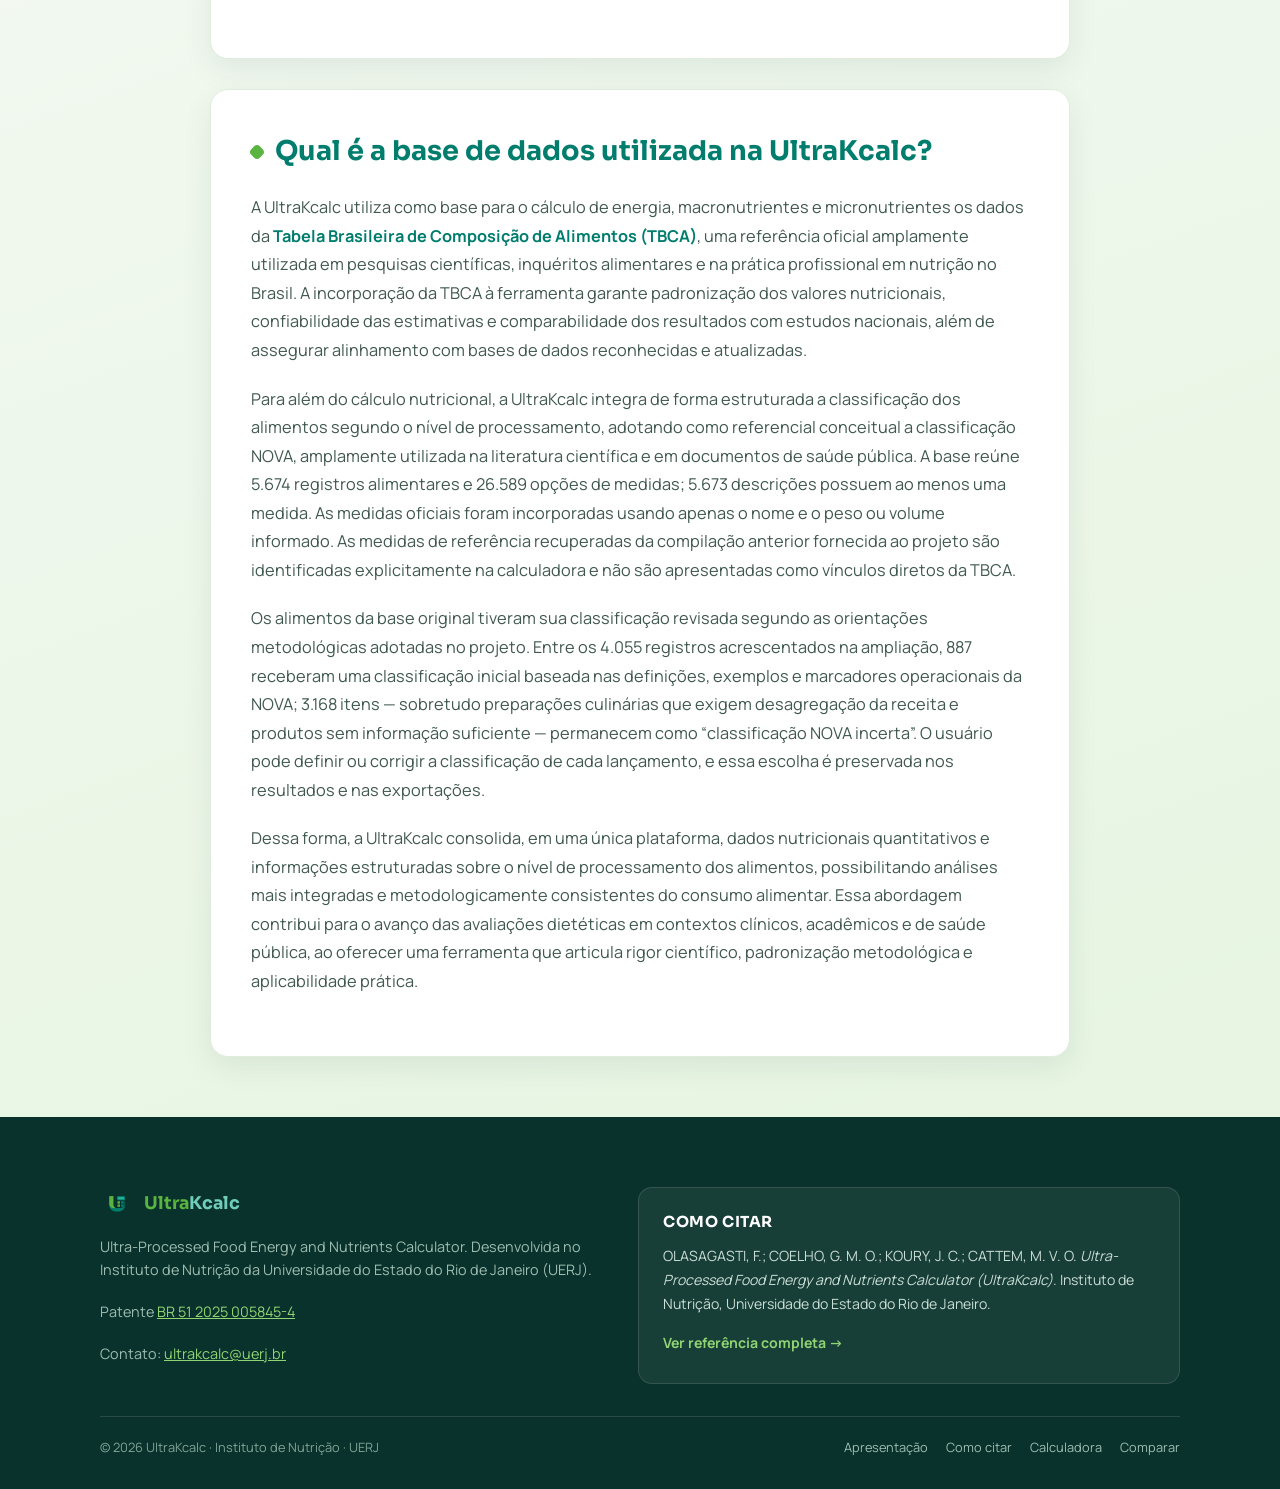
==== commit a00aac44: "Atualiza base TBCA e medidas caseiras" ====
--- a/apresentacao.html
+++ b/apresentacao.html
@@ -294,7 +294,7 @@
     <div class="card">
       <h2>Qual é a base de dados utilizada na UltraKcalc?</h2>
       <p>A UltraKcalc utiliza como base para o cálculo de energia, macronutrientes e micronutrientes os dados da <a href="https://www.tbca.net.br/" target="_blank" rel="noopener noreferrer">Tabela Brasileira de Composição de Alimentos (TBCA)</a>, uma referência oficial amplamente utilizada em pesquisas científicas, inquéritos alimentares e na prática profissional em nutrição no Brasil. A incorporação da TBCA à ferramenta garante padronização dos valores nutricionais, confiabilidade das estimativas e comparabilidade dos resultados com estudos nacionais, além de assegurar alinhamento com bases de dados reconhecidas e atualizadas.</p>
-      <p>Para além do cálculo nutricional, a UltraKcalc integra de forma estruturada a classificação dos alimentos segundo o nível de processamento, adotando como referencial conceitual a classificação NOVA, amplamente utilizada na literatura científica e em documentos de saúde pública. A base reúne 5.242 registros alimentares e 21.223 opções de medidas; 4.970 descrições possuem ao menos uma medida. As medidas oficiais foram conferidas nas fichas atuais da TBCA usando apenas o nome e o peso ou volume informado. As medidas de referência recuperadas da compilação fornecida ao projeto são identificadas explicitamente na calculadora e não são apresentadas como vínculos diretos da TBCA.</p>
+      <p>Para além do cálculo nutricional, a UltraKcalc integra de forma estruturada a classificação dos alimentos segundo o nível de processamento, adotando como referencial conceitual a classificação NOVA, amplamente utilizada na literatura científica e em documentos de saúde pública. A base reúne 5.674 registros alimentares e 26.589 opções de medidas; 5.673 descrições possuem ao menos uma medida. As medidas oficiais foram incorporadas usando apenas o nome e o peso ou volume informado. As medidas de referência recuperadas da compilação anterior fornecida ao projeto são identificadas explicitamente na calculadora e não são apresentadas como vínculos diretos da TBCA.</p>
       <p>Os alimentos da base original tiveram sua classificação revisada segundo as orientações metodológicas adotadas no projeto. Entre os 4.055 registros acrescentados na ampliação, 887 receberam uma classificação inicial baseada nas definições, exemplos e marcadores operacionais da NOVA; 3.168 itens — sobretudo preparações culinárias que exigem desagregação da receita e produtos sem informação suficiente — permanecem como “classificação NOVA incerta”. O usuário pode definir ou corrigir a classificação de cada lançamento, e essa escolha é preservada nos resultados e nas exportações.</p>
       <p>Dessa forma, a UltraKcalc consolida, em uma única plataforma, dados nutricionais quantitativos e informações estruturadas sobre o nível de processamento dos alimentos, possibilitando análises mais integradas e metodologicamente consistentes do consumo alimentar. Essa abordagem contribui para o avanço das avaliações dietéticas em contextos clínicos, acadêmicos e de saúde pública, ao oferecer uma ferramenta que articula rigor científico, padronização metodológica e aplicabilidade prática.</p>
     </div>
